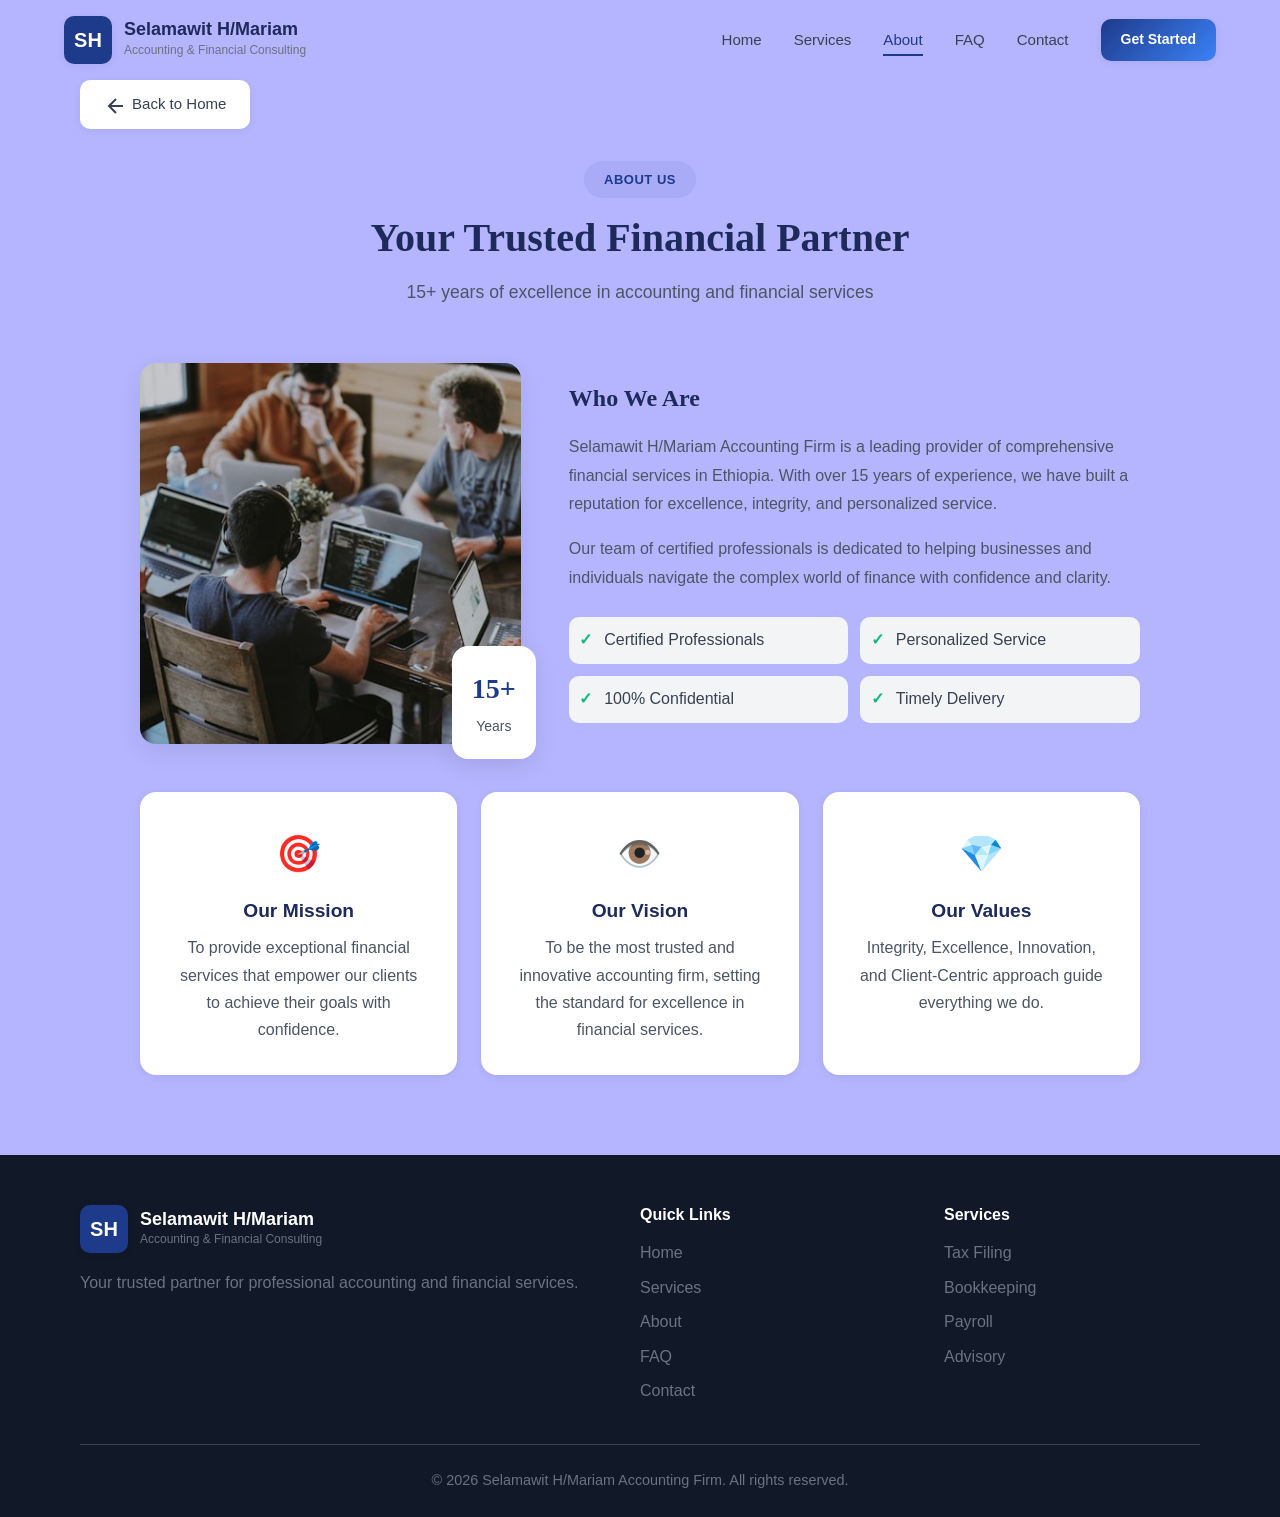
==== about.html @ 685879fc "Initial commit" ====
<!DOCTYPE html>
<html lang="en">
<head>
    <meta charset="UTF-8">
    <meta name="viewport" content="width=device-width, initial-scale=1.0">
    <title>About Us | Selamawit H/Mariam Accounting</title>
    <link rel="stylesheet" href="style.css">
</head>
<body>
    <!-- HEADER -->
    <header class="header" id="header">
        <div class="header-container">
            <a href="index.html" class="logo">
                <div class="logo-box">SH</div>
                <div class="logo-text">
                    <h1>Selamawit H/Mariam</h1>
                    <p>Accounting & Financial Consulting</p>
                </div>
            </a>

            <button class="menu-toggle" id="menuToggle" aria-label="Toggle Menu">
                <span class="hamburger"></span>
            </button>

            <nav class="navigation" id="navMenu">
                <ul>
                    <li><a href="index.html" class="nav-link">Home</a></li>
                    <li><a href="services.html" class="nav-link">Services</a></li>
                    <li><a href="about.html" class="nav-link active">About</a></li>
                    <li><a href="faq.html" class="nav-link">FAQ</a></li>
                    <li><a href="contact.html" class="nav-link">Contact</a></li>
                </ul>
                <a href="contact.html" class="btn btn-primary nav-cta">Get Started</a>
            </nav>
        </div>
    </header>

    <!-- MAIN: ABOUT -->
    <main>
        <section class="page-section">
            <div class="container">
                <a href="index.html" class="back-button">
                    <svg width="20" height="20" fill="none" stroke="currentColor" stroke-width="2">
                        <path d="M19 12H5M12 19l-7-7 7-7"/>
                    </svg>
                    Back to Home
                </a>

                <div class="section-header">
                    <span class="section-badge">About Us</span>
                    <h2 class="section-title">Your Trusted Financial Partner</h2>
                    <p class="section-subtitle">15+ years of excellence in accounting and financial services</p>
                </div>

                <div class="about-content">
                    <div class="about-main">
                        <div class="about-image">
                            <img class="about-img" src="./images/about.jpg" alt="Our team at Selamawit H/Mariam Accounting" onerror="this.style.border='5px solid red'; this.alt='Image failed to load'; console.error('About image failed to load');">
                            <div class="about-badge">
                                <span class="about-badge-number">15+</span>
                                <span class="about-badge-text">Years</span>
                            </div>
                        </div>
                        <div class="about-text">
                            <h3>Who We Are</h3>
                            <p>Selamawit H/Mariam Accounting Firm is a leading provider of comprehensive financial services in Ethiopia. With over 15 years of experience, we have built a reputation for excellence, integrity, and personalized service.</p>
                            <p>Our team of certified professionals is dedicated to helping businesses and individuals navigate the complex world of finance with confidence and clarity.</p>
                            
                            <div class="about-highlights">
                                <div class="highlight-item">
                                    <span class="highlight-icon">✓</span>
                                    <span>Certified Professionals</span>
                                </div>
                                <div class="highlight-item">
                                    <span class="highlight-icon">✓</span>
                                    <span>Personalized Service</span>
                                </div>
                                <div class="highlight-item">
                                    <span class="highlight-icon">✓</span>
                                    <span>100% Confidential</span>
                                </div>
                                <div class="highlight-item">
                                    <span class="highlight-icon">✓</span>
                                    <span>Timely Delivery</span>
                                </div>
                            </div>
                        </div>
                    </div>

                    <div class="values-grid">
                        <div class="value-card">
                            <div class="value-icon">🎯</div>
                            <h4>Our Mission</h4>
                            <p>To provide exceptional financial services that empower our clients to achieve their goals with confidence.</p>
                        </div>
                        <div class="value-card">
                            <div class="value-icon">👁️</div>
                            <h4>Our Vision</h4>
                            <p>To be the most trusted and innovative accounting firm, setting the standard for excellence in financial services.</p>
                        </div>
                        <div class="value-card">
                            <div class="value-icon">💎</div>
                            <h4>Our Values</h4>
                            <p>Integrity, Excellence, Innovation, and Client-Centric approach guide everything we do.</p>
                        </div>
                    </div>
                </div>
            </div>
        </section>
    </main>

    <!-- FOOTER -->
    <footer class="footer">
        <div class="container">
            <div class="footer-content">
                <div class="footer-brand">
                    <div class="logo">
                        <div class="logo-box">SH</div>
                        <div class="logo-text">
                            <h1>Selamawit H/Mariam</h1>
                            <p>Accounting & Financial Consulting</p>
                        </div>
                    </div>
                    <p class="footer-description">Your trusted partner for professional accounting and financial services.</p>
                </div>
                <div class="footer-links">
                    <h4>Quick Links</h4>
                    <ul>
                        <li><a href="index.html">Home</a></li>
                        <li><a href="services.html">Services</a></li>
                        <li><a href="about.html">About</a></li>
                        <li><a href="faq.html">FAQ</a></li>
                        <li><a href="contact.html">Contact</a></li>
                    </ul>
                </div>
                <div class="footer-links">
                    <h4>Services</h4>
                    <ul>
                        <li><a href="services.html">Tax Filing</a></li>
                        <li><a href="services.html">Bookkeeping</a></li>
                        <li><a href="services.html">Payroll</a></li>
                        <li><a href="services.html">Advisory</a></li>
                    </ul>
                </div>
            </div>
            <div class="footer-bottom">
                <p>&copy; <span id="currentYear">2025</span> Selamawit H/Mariam Accounting Firm. All rights reserved.</p>
            </div>
        </div>
    </footer>

    <button class="scroll-top" id="scrollTop" aria-label="Scroll to top">
        <svg width="24" height="24" fill="none" stroke="currentColor" stroke-width="2">
            <path d="M18 15l-6-6-6 6"/>
        </svg>
    </button>

    <script src="script.js"></script>
</body>
</html>
---- style.css ----
/* ============================================
   Selamawit H/Mariam - Accounting Firm
   UI Guidelines: Simplicity, Consistency, Contrast,
   Whitespace, Readability (Dribbble-inspired)
   ============================================ */

/* ========== 1. CSS VARIABLES & GLOBAL RESET ========== */
:root {
    /* One main color (blue) + shades - Simplicity */
    --primary: #1e3a8a;
    --primary-light: #3b82f6;
    --primary-dark: #1e2a5a;
    --primary-tint: rgba(30, 58, 138, 0.08);
    /* Lighter backgrounds - not strong colors */
    --background: #B5B5FF;
    --background-light: #e8eef7;
    --white: #ffffff;
    --black: #111827;
    --gray-100: #f3f4f6;
    --gray-200: #e5e7eb;
    --gray-500: #6b7280;
    --gray-600: #4b5563;
    --gray-700: #374151;
    --success: #10b981;
    --error: #ef4444;
    --shadow: 0 2px 8px rgba(0, 0, 0, 0.06);
    --shadow-lg: 0 8px 24px rgba(0, 0, 0, 0.08);
    --radius: 10px;
    --radius-lg: 16px;
    --transition: 0.2s ease;
    /* Consistency: shared spacing */
    --section-padding: 5rem 0;
    --section-gap: 3.5rem;
}

/* GLOBAL RESET */
* { margin: 0; padding: 0; box-sizing: border-box; }

/* HTML BASE STYLES */
html { scroll-behavior: smooth; }

/* BODY STYLES */
body {
    font-family: -apple-system, BlinkMacSystemFont, 'Segoe UI', Roboto, Oxygen, Ubuntu, Cantarell, 'Open Sans', 'Helvetica Neue', sans-serif;
    font-size: 1rem;
    background: var(--background);
    color: var(--gray-700);
    line-height: 1.65;
    overflow-x: hidden;
}

/* ========== 2. TYPOGRAPHY SYSTEM ========== */
/* HEADINGS */
h1, h2, h3, h4, h5, h6 {
    font-family: Georgia, 'Times New Roman', Times, serif;
    font-weight: 600;
    line-height: 1.2;
}

/* SECTION TITLES */
.section-title {
    font-size: clamp(1.75rem, 4vw, 2.5rem);
    color: var(--primary-dark);
    margin-bottom: 1rem;
}

/* GRADIENT TEXT EFFECT */
.gradient-text {
    background: linear-gradient(135deg, var(--primary), var(--primary-light));
    -webkit-background-clip: text;
    -webkit-text-fill-color: transparent;
    background-clip: text;
}

/* ========== 3. LAYOUT SYSTEM ========== */
/* MAIN CONTAINER */
.container {
    width: 90%;
    max-width: 1200px;
    margin: 0 auto;
    padding: 0 1rem;
}

/* PAGE SECTIONS */
.page-section {
    padding: var(--section-padding);
    min-height: 60vh;
}

/* ========== 4. BUTTON SYSTEM ========== */
/* BASE BUTTON STYLES */
.btn {
    display: inline-flex;
    align-items: center;
    justify-content: center;
    gap: 0.5rem;
    padding: 0.75rem 1.5rem;
    font-size: 1rem;
    font-weight: 600;
    font-family: inherit;
    border: none;
    border-radius: var(--radius);
    cursor: pointer;
    transition: var(--transition);
    text-decoration: none;
}

/* PRIMARY BUTTON */
.btn-primary {
    background: linear-gradient(135deg, var(--primary), var(--primary-light));
    color: var(--white);
    box-shadow: var(--shadow);
}

.btn-primary:hover {
    transform: translateY(-2px);
    box-shadow: var(--shadow-lg);
}

/* SECONDARY BUTTON */
.btn-secondary {
    background: rgba(255, 255, 255, 0.25);
    color: var(--primary-dark);
    border: 2px solid var(--primary);
}

.btn-secondary:hover {
    background: var(--white);
    transform: translateY(-2px);
}

/* OUTLINE BUTTON */
.btn-outline {
    background: transparent;
    color: var(--primary);
    border: 2px solid var(--primary);
}

.btn-outline:hover {
    background: var(--primary);
    color: var(--white);
    transform: translateY(-2px);
}

/* SUCCESS BUTTON */
.btn-success {
    background: var(--success);
    color: var(--white);
}

.btn-success:hover {
    transform: translateY(-2px);
    box-shadow: 0 8px 20px rgba(16, 185, 129, 0.3);
}

/* FULL WIDTH BUTTON */
.btn-full { width: 100%; }

/* ========== 5. HEADER & NAVIGATION ========== */
/* MAIN HEADER */
.header {
    position: fixed;
    top: 0; left: 0; right: 0;
    z-index: 1000;
    padding: 1rem 0;
    transition: var(--transition);
}

.header.scrolled {
    background: rgba(255, 255, 255, 0.95);
    backdrop-filter: blur(10px);
    box-shadow: var(--shadow);
    padding: 0.75rem 0;
}

.header-container {
    display: flex;
    justify-content: space-between;
    align-items: center;
    max-width: 1200px;
    margin: 0 auto;
    padding: 0 1.5rem;
}

/* Logo: works as <a> in header, <div> in footer */
.logo {
    display: flex;
    align-items: center;
    gap: 0.75rem;
}

a.logo {
    text-decoration: none;
    color: inherit;
}

.logo-box {
    width: 48px;
    height: 48px;
    background: var(--primary);
    color: var(--white);
    font-weight: 700;
    font-size: 1.25rem;
    border-radius: var(--radius);
    display: flex;
    align-items: center;
    justify-content: center;
    box-shadow: var(--shadow);
    transition: var(--transition);
}

/* Logo hover effect */
.logo:hover .logo-box { transform: scale(1.05); }

/* Logo text styling */
.logo-text h1 {
    font-size: 1.125rem;
    font-family: -apple-system, BlinkMacSystemFont, 'Segoe UI', Roboto, sans-serif;
    font-weight: 600;
    color: var(--primary-dark);
}

.logo-text p { font-size: 0.75rem; color: var(--gray-500); }

/* ========== 5.2 NAVIGATION STYLES ========== */
/* Main navigation container */
.navigation {
    display: flex;
    align-items: center;
    gap: 2rem;
}

/* Navigation list */
.navigation ul { display: flex; gap: 2rem; list-style: none; }

/* Navigation links */
.nav-link {
    font-size: 0.94rem;
    font-weight: 500;
    color: var(--gray-700);
    text-decoration: none;
    padding: 0.5rem 0;
    transition: var(--transition);
    position: relative;
}

/* Navigation underline effect */
.nav-link::after {
    content: '';
    position: absolute;
    bottom: 0; left: 0;
    width: 0;
    height: 2px;
    background: var(--primary);
    transition: var(--transition);
}

/* Navigation hover and active states */
.nav-link:hover, .nav-link.active { color: var(--primary); }
.nav-link:hover::after, .nav-link.active::after { width: 100%; }

/* Navigation CTA button */
.nav-cta { padding: 0.6rem 1.25rem; font-size: 0.875rem; }

/* ========== 5.3 MOBILE MENU ========== */
/* Mobile menu toggle button */
.menu-toggle {
    display: none;
    flex-direction: column;
    justify-content: center;
    align-items: center;
    width: 44px; height: 44px;
    background: var(--white);
    border: none;
    border-radius: var(--radius);
    cursor: pointer;
    box-shadow: var(--shadow);
}

/* Hamburger menu lines */
.hamburger {
    width: 20px; height: 2px;
    background: var(--primary);
    position: relative;
    transition: var(--transition);
}

/* Hamburger menu pseudo-elements */
.hamburger::before, .hamburger::after {
    content: '';
    position: absolute;
    width: 20px; height: 2px;
    background: var(--primary);
    left: 0;
    transition: var(--transition);
}

.hamburger::before { top: -6px; }
.hamburger::after { top: 6px; }

/* Active menu state (X animation) */
.menu-toggle.active .hamburger { background: transparent; }
.menu-toggle.active .hamburger::before { transform: rotate(45deg); top: 0; }
.menu-toggle.active .hamburger::after { transform: rotate(-45deg); top: 0; }

/* ========== 6. HERO SECTION ========== */
/* Main hero container */
.hero-section {
    min-height: 100vh;
    display: flex;
    align-items: center;
    padding: 6rem 0 5rem;
    position: relative;
    overflow: hidden;
}

/* Hero grid layout */
.hero-section .container {
    display: grid;
    grid-template-columns: 1fr 1fr;
    gap: 3rem;
    align-items: center;
}

/* Hero badge */
.hero-badge {
    display: inline-flex;
    align-items: center;
    gap: 0.5rem;
    padding: 0.5rem 1rem;
    background: rgba(255, 255, 255, 0.9);
    border-radius: 50px;
    font-size: 0.875rem;
    font-weight: 500;
    color: var(--primary);
    margin-bottom: 1.5rem;
    box-shadow: var(--shadow);
}

/* Badge dot indicator */
.badge-dot {
    width: 8px; height: 8px;
    background: var(--success);
    border-radius: 50%;
}

/* Hero main title */
.hero-title {
    font-size: clamp(2rem, 5vw, 3.5rem);
    color: var(--primary-dark);
    margin-bottom: 1.5rem;
    line-height: 1.15;
}

/* Hero description text */
.hero-text {
    font-size: 1.1rem;
    color: var(--gray-600);
    max-width: 500px;
    margin-bottom: 2rem;
    line-height: 1.7;
}

/* Hero button container */
.hero-buttons { display: flex; gap: 1rem; flex-wrap: wrap; }

/* Hero highlights section */
.hero-highlights {
    display: flex;
    flex-wrap: wrap;
    gap: 1.5rem;
    margin-top: 1.5rem;
}

/* Individual highlight items */
.hero-highlight {
    font-size: 0.9375rem;
    font-weight: 500;
    color: var(--gray-600);
}

/* ========== 6.1 HERO VISUAL SECTION ========== */
/* Hero image container - Dribbble-style: one clear visual */
.hero-visual {
    position: relative;
    display: flex;
    align-items: center;
    justify-content: center;
}

/* Hero image styling */
.hero-img {
    width: 100%;
    max-width: 560px;
    height: auto;
    border-radius: var(--radius-lg);
    box-shadow: var(--shadow-lg);
    object-fit: cover;
}

/* Hero wave decoration */
.hero-wave {
    position: absolute;
    bottom: 0; left: 0; right: 0;
}

.hero-wave svg { width: 100%; height: 80px; }

/* ========== 7. SHARED SECTION COMPONENTS ========== */
/* Section header - Whitespace: breathing room between header and content */
.section-header { text-align: center; margin-bottom: var(--section-gap); }

/* Section badge */
.section-badge {
    display: inline-block;
    padding: 0.5rem 1.25rem;
    background: var(--primary-tint);
    color: var(--primary);
    font-size: 0.8125rem;
    font-weight: 600;
    border-radius: 50px;
    margin-bottom: 1rem;
    text-transform: uppercase;
    letter-spacing: 0.5px;
}

/* Section subtitle */
.section-subtitle {
    font-size: 1.1rem;
    color: var(--gray-600);
    max-width: 600px;
    margin: 0 auto;
}

/* Section call-to-action */
.section-cta { text-align: center; }

/* ========== 8. BACK BUTTON COMPONENT ========== */
/* Back to home button */
.back-button {
    display: inline-flex;
    align-items: center;
    gap: 0.5rem;
    padding: 0.75rem 1.5rem;
    background: var(--white);
    border: none;
    border-radius: var(--radius);
    font-size: 0.94rem;
    font-weight: 500;
    color: var(--gray-700);
    cursor: pointer;
    box-shadow: var(--shadow);
    transition: var(--transition);
    margin-bottom: 2rem;
    text-decoration: none;
}

/* Back button as link */
a.back-button { font-family: inherit; }

/* Back button hover effect */
.back-button:hover {
    background: var(--primary);
    color: var(--white);
    transform: translateX(-4px);
}

/* ========== 9. STATISTICS SECTION ========== */
/* Stats section container */
.stats-section {
    padding: var(--section-padding);
    background: var(--white);
}

/* Stats grid layout */
.stats-grid {
    display: grid;
    grid-template-columns: repeat(4, 1fr);
    gap: 1.5rem;
}

/* Individual stat item */
.stat-item {
    text-align: center;
    padding: 2rem 1.5rem;
    background: var(--white);
    border-radius: var(--radius-lg);
    box-shadow: var(--shadow);
    transition: var(--transition);
}

/* Stat item hover effect */
.stat-item:hover { transform: translateY(-5px); box-shadow: var(--shadow-lg); }

/* Stat icon styling */
.stat-icon { font-size: 2.25rem; margin-bottom: 1rem; }

/* Stat number with serif font */
.stat-number { font-size: 2.5rem; font-weight: 700; color: var(--primary); font-family: Georgia, 'Times New Roman', Times, serif; }
.stat-suffix { font-size: 1.75rem; font-weight: 700; color: var(--primary); }
.stat-label { font-size: 1rem; color: var(--gray-600); margin-top: 0.5rem; }

/* ========== 10. SERVICES SECTION ========== */
/* ========== 10.1 SERVICES PREVIEW (HOME PAGE) ========== */
/* Services preview section */
.services-preview { padding: var(--section-padding); }

/* Services preview grid layout */
.services-preview-grid {
    display: grid;
    grid-template-columns: repeat(3, 1fr);
    gap: 2rem;
    margin-bottom: 2.5rem;
}

/* Service cards (shared styling) */
.service-preview-card,
.service-card {
    background: var(--white);
    padding: 2rem;
    border-radius: var(--radius-lg);
    box-shadow: var(--shadow);
    transition: var(--transition);
}

/* Service card hover effects */
.service-preview-card:hover,
.service-card:hover {
    transform: translateY(-8px);
    box-shadow: var(--shadow-lg);
}

/* Service icon wrapper */
.service-icon-wrapper {
    width: 64px; height: 64px;
    background: var(--primary-tint);
    border-radius: 50%;
    display: flex;
    align-items: center;
    justify-content: center;
    margin: 0 auto 1.25rem;
}

/* Service icon styling */
.service-icon { font-size: 1.75rem; }

/* Service card titles */
.service-preview-card h3,
.service-card h3 {
    font-size: 1.2rem;
    color: var(--primary-dark);
    margin-bottom: 0.75rem;
    font-family: -apple-system, BlinkMacSystemFont, 'Segoe UI', Roboto, sans-serif;
    font-weight: 600;
}

/* Service card descriptions */
.service-preview-card p,
.service-card > p {
    color: var(--gray-600);
    line-height: 1.7;
}

.service-preview-card p { margin-bottom: 0; }
.service-card > p { margin-bottom: 1.25rem; }

/* ========== 10.2 SERVICES PAGE (FULL) ========== */
/* Services page hero image */
.services-hero-img {
    width: 100%;
    max-width: 900px;
    height: 260px;
    object-fit: cover;
    border-radius: var(--radius-lg);
    margin: 0 auto 2.5rem;
    display: block;
    box-shadow: var(--shadow);
}

/* ========== 10.3 SEARCH & FILTER BAR ========== */
/* Search and filter container */
.search-filter-bar {
    display: flex;
    flex-wrap: wrap;
    gap: 1rem;
    margin-bottom: 2.5rem;
    padding: 1.25rem;
    background: var(--white);
    border-radius: var(--radius-lg);
    box-shadow: var(--shadow);
}

/* Search box container */
.search-box {
    flex: 1;
    min-width: 220px;
    display: flex;
    align-items: center;
    gap: 0.75rem;
    padding: 0.75rem 1rem;
    background: var(--gray-100);
    border-radius: var(--radius);
}

/* Search icon styling */
.search-box svg { color: var(--gray-500); }

/* Search input field */
.search-box input {
    flex: 1;
    border: none;
    background: none;
    font-size: 1rem;
    outline: none;
}

/* Search input placeholder */
.search-box input::placeholder { color: var(--gray-500); }

/* Filter buttons container */
.filter-buttons { display: flex; gap: 0.5rem; flex-wrap: wrap; }

/* Individual filter button */
.filter-btn {
    padding: 0.6rem 1.2rem;
    background: var(--gray-100);
    border: none;
    border-radius: var(--radius);
    font-size: 0.875rem;
    font-weight: 500;
    color: var(--gray-600);
    cursor: pointer;
    transition: var(--transition);
}

/* Filter button states */
.filter-btn:hover { background: var(--gray-200); }
.filter-btn.active { background: var(--primary); color: var(--white); }

/* ========== 10.4 SERVICES GRID ========== */
/* Services grid layout */
.services-grid {
    display: grid;
    grid-template-columns: repeat(3, 1fr);
    gap: 1.5rem;
}

/* Service card icon */
.service-card-icon { font-size: 2.25rem; margin-bottom: 1rem; }

/* Service features list */
.service-features { list-style: none; margin-bottom: 1.25rem; }

/* Individual service feature */
.service-features li { padding: 0.35rem 0; color: var(--gray-700); font-size: 0.94rem; }

/* Service card button */
.service-card .btn { width: 100%; }

/* ========== 11. COST ESTIMATOR SECTION ========== */
/* Cost estimator section */
.cost-estimator-section {
    background: linear-gradient(135deg, var(--primary-tint), var(--background-light));
    padding: var(--section-padding);
    border-radius: var(--radius-lg);
    margin: 3rem 0;
}

/* Estimator container */
.estimator-container {
    background: var(--white);
    padding: 3rem;
    border-radius: 20px;
    box-shadow: 0 20px 40px rgba(0, 0, 0, 0.1);
}

/* ========== 12. CHECKLIST DOWNLOADER SECTION ========== */
/* Checklist section */
.checklist-section {
    background: var(--white);
    padding: var(--section-padding);
    border-radius: var(--radius-lg);
    margin: 3rem 0;
}

/* Checklist container */
.checklist-container {
    max-width: 600px;
    margin: 0 auto;
}

/* ========== 13. FAQ SECTION ========== */
/* FAQ container */
.faq-container { max-width: 800px; margin: 0 auto; }

/* FAQ item container */
.faq-item {
    background: var(--white);
    border-radius: var(--radius-lg);
    margin-bottom: 0.75rem;
    overflow: hidden;
    box-shadow: var(--shadow);
    transition: var(--transition);
}

/* FAQ question button */
.faq-question {
    width: 100%;
    display: flex;
    justify-content: space-between;
    align-items: center;
    padding: 1.5rem;
    background: none;
    border: none;
    font-size: 1.1rem;
    font-weight: 600;
    color: var(--primary-dark);
    text-align: left;
    cursor: pointer;
    transition: var(--transition);
    font-family: inherit;
}

/* FAQ icon styling */
.faq-icon {
    transition: transform 0.3s ease;
    color: var(--primary);
}

/* FAQ icon rotation when active */
.faq-item.active .faq-icon { transform: rotate(180deg); }

/* FAQ answer container */
.faq-answer {
    max-height: 0;
    overflow: hidden;
    transition: max-height 0.35s ease-out;
}

/* FAQ answer content */
.faq-answer p {
    padding: 0 1.5rem 1.5rem;
    color: var(--gray-600);
    line-height: 1.7;
}

/* FAQ item active state */
.faq-item.active { box-shadow: var(--shadow-lg); }

/* ========== 13.1 FAQ CALL TO ACTION ========== */
/* FAQ CTA section */
.faq-cta {
    text-align: center;
    margin-top: 3rem;
    padding: 2rem;
    background: var(--primary-tint);
    border-radius: var(--radius-lg);
}

/* FAQ CTA text */
.faq-cta p {
    font-size: 1.1rem;
    color: var(--primary-dark);
    margin-bottom: 1rem;
}

/* ========== 14. ABOUT SECTION ========== */
/* About content container */
.about-content { max-width: 1000px; margin: 0 auto; }

/* About main layout */
.about-main {
    display: grid;
    grid-template-columns: 1fr 1.5fr;
    gap: 3rem;
    margin-bottom: 3rem;
    align-items: center;
}

/* About image container */
.about-image { position: relative; }

/* About image styling */
.about-img {
    width: 100%;
    aspect-ratio: 1;
    object-fit: cover;
    border-radius: var(--radius-lg);
    box-shadow: var(--shadow-lg);
    display: block !important;
    visibility: visible !important;
}

.about-badge {
    position: absolute;
    bottom: -15px; right: -15px;
    background: var(--white);
    padding: 1.25rem;
    border-radius: var(--radius-lg);
    box-shadow: var(--shadow-lg);
    text-align: center;
}

.about-badge-number { display: block; font-size: 1.75rem; font-weight: 700; color: var(--primary); font-family: Georgia, 'Times New Roman', Times, serif; }
.about-badge-text { font-size: 0.875rem; color: var(--gray-600); }

.about-text h3 { font-size: 1.5rem; color: var(--primary-dark); margin-bottom: 1.25rem; }

.about-text p { color: var(--gray-600); line-height: 1.8; margin-bottom: 1rem; }

.about-highlights {
    display: grid;
    grid-template-columns: 1fr 1fr;
    gap: 0.75rem;
    margin-top: 1.5rem;
}

.highlight-item {
    display: flex;
    align-items: center;
    gap: 0.75rem;
    padding: 0.65rem;
    background: var(--gray-100);
    border-radius: var(--radius);
}

.highlight-icon { color: var(--success); font-weight: 700; }

.values-grid {
    display: grid;
    grid-template-columns: repeat(3, 1fr);
    gap: 1.5rem;
}

.value-card {
    background: var(--white);
    padding: 2rem;
    border-radius: var(--radius-lg);
    box-shadow: var(--shadow);
    text-align: center;
    transition: var(--transition);
}

.value-card:hover { transform: translateY(-5px); box-shadow: var(--shadow-lg); }

.value-icon { font-size: 2.25rem; margin-bottom: 1rem; }

.value-card h4 { font-size: 1.2rem; color: var(--primary-dark); margin-bottom: 0.75rem; font-family: -apple-system, BlinkMacSystemFont, 'Segoe UI', Roboto, sans-serif; }
.value-card p { color: var(--gray-600); line-height: 1.7; }

/* ----- 13. FAQ ----- */
.faq-container { max-width: 800px; margin: 0 auto; }

.faq-item {
    background: var(--white);
    border-radius: var(--radius-lg);
    margin-bottom: 0.75rem;
    overflow: hidden;
    box-shadow: var(--shadow);
    transition: var(--transition);
}

.faq-question {
    width: 100%;
    display: flex;
    justify-content: space-between;
    align-items: center;
    padding: 1.25rem 1.5rem;
    background: none;
    border: none;
    font-size: 1rem;
    font-weight: 600;
    color: var(--primary-dark);
    text-align: left;
    cursor: pointer;
    transition: var(--transition);
    font-family: inherit;
}

.faq-question:hover { color: var(--primary); }

.faq-icon { transition: var(--transition); flex-shrink: 0; }

.faq-item.active .faq-icon { transform: rotate(180deg); }

.faq-answer {
    max-height: 0;
    overflow: hidden;
    transition: max-height 0.35s ease-out;
}

.faq-item.active .faq-answer { max-height: 400px; }

.faq-answer p { padding: 0 1.5rem 1.25rem; color: var(--gray-600); line-height: 1.8; }

.faq-cta {
    text-align: center;
    margin-top: 2.5rem;
    padding: 2rem;
    background: var(--white);
    border-radius: var(--radius-lg);
    box-shadow: var(--shadow);
}

.faq-cta p { font-size: 1.15rem; color: var(--gray-700); margin-bottom: 1rem; }

/* ----- 14. Contact ----- */
.contact-grid {
    display: grid;
    grid-template-columns: 1.5fr 1fr;
    gap: 2.5rem;
}

.contact-form {
    background: var(--white);
    padding: 2rem;
    border-radius: var(--radius-lg);
    box-shadow: var(--shadow);
}

.form-row { display: grid; grid-template-columns: 1fr 1fr; gap: 1.25rem; }

.form-group { margin-bottom: 1.25rem; }

.form-group label {
    display: block;
    margin-bottom: 0.5rem;
    font-weight: 500;
    color: var(--gray-700);
}

.form-group input,
.form-group select,
.form-group textarea {
    width: 100%;
    padding: 0.75rem 1rem;
    border: 2px solid var(--gray-200);
    border-radius: var(--radius);
    font-size: 1rem;
    font-family: inherit;
    transition: var(--transition);
    background: var(--white);
}

.form-group input:focus,
.form-group select:focus,
.form-group textarea:focus {
    outline: none;
    border-color: var(--primary);
    box-shadow: 0 0 0 3px rgba(30, 58, 138, 0.1);
}

.form-group input.error,
.form-group textarea.error { border-color: var(--error); }

.error-message { display: block; margin-top: 0.4rem; font-size: 0.8rem; color: var(--error); }

.form-message {
    margin-top: 1rem;
    padding: 0.75rem;
    border-radius: var(--radius);
    text-align: center;
    display: none;
}

.form-message.success { display: block; background: rgba(16, 185, 129, 0.1); color: var(--success); }
.form-message.error { display: block; background: rgba(239, 68, 68, 0.1); color: var(--error); }

.contact-info { position: sticky; top: 100px; }

.contact-office-img {
    width: 100%;
    height: 300px;
    object-fit: cover;
    border-radius: var(--radius-lg);
    margin-bottom: 2rem;
    box-shadow: var(--shadow-lg);
    display: block !important;
    visibility: visible !important;
}

.contact-card {
    background: var(--white);
    padding: 2rem;
    border-radius: var(--radius-lg);
    box-shadow: var(--shadow);
}

.contact-card h3 { font-size: 1.35rem; color: var(--primary-dark); margin-bottom: 0.5rem; }
.contact-card > p { color: var(--gray-600); margin-bottom: 1.5rem; }

.contact-details { display: flex; flex-direction: column; gap: 1.25rem; }

.contact-item { display: flex; gap: 1rem; }

.contact-icon {
    width: 44px; height: 44px;
    background: var(--primary-tint);
    border-radius: var(--radius);
    display: flex;
    align-items: center;
    justify-content: center;
    font-size: 1.1rem;
    flex-shrink: 0;
}

.contact-item strong { display: block; color: var(--primary-dark); margin-bottom: 0.2rem; }
.contact-item p { color: var(--gray-600); font-size: 0.9rem; line-height: 1.6; }

.social-links {
    display: flex;
    gap: 0.5rem;
    margin-top: 1.5rem;
    padding-top: 1.5rem;
    border-top: 1px solid var(--gray-200);
}

.social-link {
    width: 42px; height: 42px;
    background: var(--gray-100);
    border-radius: var(--radius);
    display: flex;
    align-items: center;
    justify-content: center;
    color: var(--gray-600);
    transition: var(--transition);
}

.social-link:hover { background: var(--primary); color: var(--white); transform: translateY(-2px); }

/* ----- 15. Footer ----- */
.footer {
    background: var(--black);
    color: var(--white);
    padding: 50px 0 24px;
}

.footer-content {
    display: grid;
    grid-template-columns: 2fr 1fr 1fr;
    gap: 3rem;
    margin-bottom: 2rem;
}

.footer-brand .logo-box { background: var(--primary); }
.footer-brand .logo-text h1 { color: var(--white); }
.footer-brand .logo-text p { color: var(--gray-500); }

.footer-description { margin-top: 1rem; color: var(--gray-500); line-height: 1.7; }

.footer-links h4 { font-size: 1rem; font-family: -apple-system, BlinkMacSystemFont, 'Segoe UI', Roboto, sans-serif; font-weight: 600; margin-bottom: 1rem; }

.footer-links ul { list-style: none; }

.footer-links li { margin-bottom: 0.5rem; }

.footer-links a { color: var(--gray-500); text-decoration: none; transition: var(--transition); }

.footer-links a:hover { color: var(--white); }

.footer-bottom {
    padding-top: 1.5rem;
    border-top: 1px solid var(--gray-700);
    text-align: center;
    color: var(--gray-500);
    font-size: 0.9rem;
}

/* ----- 16. Modal ----- */
.modal {
    position: fixed;
    top: 0; left: 0; right: 0; bottom: 0;
    background: rgba(0, 0, 0, 0.5);
    display: flex;
    align-items: center;
    justify-content: center;
    z-index: 2000;
    opacity: 0;
    visibility: hidden;
    transition: var(--transition);
}

.modal.active { opacity: 1; visibility: visible; }

.modal-content {
    background: var(--white);
    padding: 2.5rem;
    border-radius: var(--radius-lg);
    text-align: center;
    max-width: 380px;
    transform: scale(0.95);
    transition: var(--transition);
}

.modal.active .modal-content { transform: scale(1); }

.modal-icon {
    width: 70px; height: 70px;
    background: var(--success);
    color: var(--white);
    font-size: 2rem;
    border-radius: 50%;
    display: flex;
    align-items: center;
    justify-content: center;
    margin: 0 auto 1.25rem;
}

.modal-content h3 { font-size: 1.35rem; color: var(--primary-dark); margin-bottom: 0.5rem; }
.modal-content p { color: var(--gray-600); margin-bottom: 1.25rem; }

/* ----- 17. Scroll to top ----- */
.scroll-top {
    position: fixed;
    bottom: 24px; right: 24px;
    width: 52px; height: 52px;
    background: linear-gradient(135deg, var(--primary), var(--accent-light));
    color: var(--white);
    border: none;
    border-radius: 50%;
    cursor: pointer;
    box-shadow: var(--shadow-lg);
    opacity: 0;
    visibility: hidden;
    transform: translateY(15px);
    transition: var(--transition);
    z-index: 1000;
    overflow: hidden;
}

.scroll-top::before {
    content: '';
    position: absolute;
    top: 0;
    left: -100%;
    width: 100%;
    height: 100%;
    background: linear-gradient(90deg, transparent, rgba(255, 255, 255, 0.3), transparent);
    transition: left 0.5s;
}

.scroll-top:hover::before {
    left: 100%;
}

.scroll-top.visible { opacity: 1; visibility: visible; transform: translateY(0); }

.scroll-top:hover { 
    transform: translateY(-4px) scale(1.1); 
    box-shadow: var(--shadow-xl);
}

/* ----- 18. Cost Estimator Section ----- */
.cost-estimator-section {
    padding: var(--section-padding);
    background: linear-gradient(135deg, #f8fafc 0%, #e2e8f0 100%);
    position: relative;
}

.cost-estimator-section::before {
    content: '';
    position: absolute;
    top: 0;
    left: 0;
    right: 0;
    height: 4px;
    background: linear-gradient(90deg, var(--primary), var(--primary-light), var(--primary));
}

.estimator-container {
    max-width: 700px;
    margin: 0 auto;
    background: var(--white);
    padding: 3rem;
    border-radius: 20px;
    box-shadow: 0 20px 40px rgba(0, 0, 0, 0.1);
    border: 1px solid rgba(255, 255, 255, 0.2);
    backdrop-filter: blur(10px);
}

.estimator-form {
    display: grid;
    gap: 2rem;
}

.estimator-form .form-group {
    margin-bottom: 0;
}

.estimator-form label {
    display: block;
    font-weight: 700;
    color: var(--primary-dark);
    margin-bottom: 0.75rem;
    font-size: 1.1rem;
    letter-spacing: -0.5px;
}

.estimator-form .form-control {
    width: 100%;
    padding: 1rem 1.25rem;
    border: 2px solid #e2e8f0;
    border-radius: 12px;
    font-size: 1rem;
    transition: all 0.3s ease;
    background: #f8fafc;
    font-family: inherit;
}

.estimator-form .form-control:focus {
    outline: none;
    border-color: var(--primary);
    box-shadow: 0 0 0 4px rgba(59, 130, 246, 0.1);
    background: var(--white);
    transform: translateY(-2px);
}

.checkbox-group {
    display: grid;
    gap: 1rem;
}

.checkbox-item {
    display: flex;
    align-items: center;
    cursor: pointer;
    font-size: 1rem;
    color: var(--gray-700);
    transition: all 0.3s ease;
    padding: 1rem;
    background: #f8fafc;
    border-radius: 10px;
    border: 2px solid transparent;
}

.checkbox-item:hover {
    background: var(--white);
    border-color: var(--primary-light);
    transform: translateX(4px);
}

.checkbox-item input[type="checkbox"] {
    display: none;
}

.checkbox-item .checkmark {
    width: 24px;
    height: 24px;
    border: 3px solid #cbd5e1;
    border-radius: 6px;
    margin-right: 1rem;
    position: relative;
    transition: all 0.3s ease;
    flex-shrink: 0;
}

.checkbox-item input[type="checkbox"]:checked + .checkmark {
    background: linear-gradient(135deg, var(--primary), var(--primary-light)) !important;
    border-color: var(--primary) !important;
    border-width: 3px !important;
    transform: scale(1.05);
    box-shadow: 0 4px 15px rgba(59, 130, 246, 0.3);
}

.checkbox-item input[type="checkbox"]:checked + .checkmark::after {
    content: '✓';
    position: absolute;
    top: 50%;
    left: 50%;
    transform: translate(-50%, -50%);
    color: var(--white);
    font-size: 14px;
    font-weight: bold;
}

#calculateBtn {
    background: linear-gradient(135deg, var(--primary), var(--primary-light));
    color: var(--white);
    border: none;
    padding: 1.25rem 2rem;
    font-size: 1.1rem;
    font-weight: 700;
    border-radius: 12px;
    cursor: pointer;
    transition: all 0.3s ease;
    box-shadow: 0 8px 20px rgba(59, 130, 246, 0.3);
    letter-spacing: 0.5px;
}

#calculateBtn:hover {
    transform: translateY(-3px);
    box-shadow: 0 12px 30px rgba(59, 130, 246, 0.4);
}

.estimate-result {
    display: none;
    margin-top: 2rem;
    padding: 2rem;
    background: linear-gradient(135deg, var(--primary), var(--primary-light));
    color: var(--white);
    border-radius: 16px;
    text-align: center;
    box-shadow: 0 15px 35px rgba(59, 130, 246, 0.3);
    border: 2px solid rgba(255, 255, 255, 0.1);
}

.result-label {
    font-size: 1rem;
    opacity: 0.9;
    margin-bottom: 0.75rem;
    font-weight: 500;
    text-transform: uppercase;
    letter-spacing: 1px;
}

.result-amount {
    font-size: 2.5rem;
    font-weight: 800;
    text-shadow: 0 2px 4px rgba(0, 0, 0, 0.1);
}

/* ----- 19. Checklist Section ----- */
.checklist-section {
    padding: var(--section-padding);
    background: linear-gradient(135deg, #fefefe 0%, #f1f5f9 100%);
    position: relative;
}

.checklist-section::before {
    content: '';
    position: absolute;
    top: 0;
    left: 0;
    right: 0;
    height: 4px;
    background: linear-gradient(90deg, #10b981, #34d399, #10b981);
}

.checklist-container {
    max-width: 800px;
    margin: 0 auto;
    background: var(--white);
    padding: 3rem;
    border-radius: 20px;
    box-shadow: 0 20px 40px rgba(0, 0, 0, 0.08);
    border: 1px solid rgba(255, 255, 255, 0.3);
    backdrop-filter: blur(10px);
}

.checklist-form {
    display: grid;
    gap: 2rem;
}

.checklist-form .form-group {
    margin-bottom: 0;
}

.checklist-form label {
    display: block;
    font-weight: 700;
    color: var(--primary-dark);
    margin-bottom: 0.75rem;
    font-size: 1.1rem;
    letter-spacing: -0.5px;
}

.checklist-form .form-control {
    width: 100%;
    padding: 1rem 1.25rem;
    border: 2px solid #e2e8f0;
    border-radius: 12px;
    font-size: 1rem;
    transition: all 0.3s ease;
    background: #f8fafc;
    font-family: inherit;
}

.checklist-form .form-control:focus {
    outline: none;
    border-color: var(--primary);
    box-shadow: 0 0 0 4px rgba(59, 130, 246, 0.1);
    background: var(--white);
    transform: translateY(-2px);
}

.checklist-placeholder {
    text-align: center;
    padding: 3rem 2rem;
    background: linear-gradient(135deg, #f8fafc 0%, #f1f5f9 100%);
    border-radius: 12px;
    border: 2px dashed #cbd5e1;
}

.checklist-placeholder p {
    color: var(--gray-600);
    font-size: 1.1rem;
    margin: 0;
}

.checklist-items {
    display: grid;
    gap: 1rem;
}

.checklist-item {
    display: flex;
    align-items: center;
    padding: 1.25rem;
    background: linear-gradient(135deg, #f8fafc 0%, #f1f5f9 100%);
    border-radius: 12px;
    cursor: pointer;
    transition: all 0.3s ease;
    border: 2px solid transparent;
    position: relative;
}

.checklist-item:hover {
    background: var(--white);
    border-color: var(--success);
    transform: translateX(8px);
    box-shadow: 0 8px 25px rgba(16, 185, 129, 0.15);
}

.checklist-item input[type="checkbox"] {
    display: none;
}

.checklist-item .checkmark {
    width: 26px;
    height: 26px;
    border: 3px solid #cbd5e1;
    border-radius: 8px;
    margin-right: 1.25rem;
    position: relative;
    transition: all 0.3s ease;
    flex-shrink: 0;
    background: var(--white);
}

/* Force checkbox fill - override any conflicting styles */
.checklist-section .checklist-item input[type="checkbox"]:checked + .checkmark,
.checklist-items .checklist-item input[type="checkbox"]:checked + .checkmark {
    background: linear-gradient(135deg, #10b981, #34d399) !important;
    border-color: #10b981 !important;
    border-width: 3px !important;
    transform: scale(1.05) !important;
    box-shadow: 0 4px 15px rgba(16, 185, 129, 0.3) !important;
}

.checklist-item input[type="checkbox"]:checked + .checkmark::after {
    content: '✓' !important;
    position: absolute !important;
    top: 50% !important;
    left: 50% !important;
    transform: translate(-50%, -50%) !important;
    color: var(--white) !important;
    font-size: 16px !important;
    font-weight: bold !important;
    z-index: 1 !important;
    display: block !important;
}

.checklist-item input[type="checkbox"]:checked ~ span {
    text-decoration: line-through;
    color: var(--gray-500);
    font-weight: 500;
}

.checklist-item span {
    font-size: 1.05rem;
    color: var(--gray-700);
    font-weight: 500;
    transition: all 0.3s ease;
}

#downloadChecklistBtn {
    background: linear-gradient(135deg, var(--success), #34d399);
    color: var(--white);
    border: none;
    padding: 1.25rem 2rem;
    font-size: 1.1rem;
    font-weight: 700;
    border-radius: 12px;
    cursor: pointer;
    transition: all 0.3s ease;
    box-shadow: 0 8px 20px rgba(16, 185, 129, 0.3);
    letter-spacing: 0.5px;
    margin-top: 1rem;
}

#downloadChecklistBtn:hover {
    transform: translateY(-3px);
    box-shadow: 0 12px 30px rgba(16, 185, 129, 0.4);
    background: linear-gradient(135deg, #059669, var(--success));
}

/* ============================================
   RESPONSIVE
   ============================================ */

/* Tablet */
@media (max-width: 1024px) {
    .hero-section .container {
        grid-template-columns: 1fr;
        text-align: center;
    }
    
    .hero-content { order: 1; }
    .hero-visual { order: 0; }
    .hero-text { margin: 0 auto 2rem; }
    .hero-buttons, .hero-highlights { justify-content: center; }
    
    .stats-grid { grid-template-columns: repeat(2, 1fr); }
    .services-preview-grid { grid-template-columns: repeat(2, 1fr); }
    .services-grid { grid-template-columns: repeat(2, 1fr); }
    
    .about-main { grid-template-columns: 1fr; text-align: center; }
    .about-image { max-width: 280px; margin: 0 auto; }
    .about-badge { right: 0; }
    
    .values-grid { grid-template-columns: 1fr; }
    .contact-grid { grid-template-columns: 1fr; }
    .contact-info { position: static; }
    
    .footer-content {
        grid-template-columns: 1fr;
        gap: 1.5rem;
        text-align: center;
    }
    .footer-brand .logo { justify-content: center; }
}

/* Mobile */
@media (max-width: 768px) {
    .menu-toggle { display: flex; }
    
    .navigation {
        position: fixed;
        top: 72px; left: 0; right: 0;
        background: var(--white);
        padding: 1.5rem;
        flex-direction: column;
        gap: 1rem;
        box-shadow: var(--shadow-lg);
        transform: translateY(-120%);
        opacity: 0;
        transition: var(--transition);
    }
    
    .navigation.active { transform: translateY(0); opacity: 1; }
    
    .navigation ul { flex-direction: column; text-align: center; gap: 0.75rem; }
    .nav-cta { width: 100%; }
    
    .hero-img { max-width: 100%; }
    
    .stats-grid { grid-template-columns: repeat(2, 1fr); gap: 1rem; }
    .stat-item { padding: 1.25rem 1rem; }
    .stat-number { font-size: 2rem; }
    
    .services-preview-grid,
    .services-grid { grid-template-columns: 1fr; }
    
    .search-filter-bar { flex-direction: column; }
    .form-row { grid-template-columns: 1fr; }
    .about-highlights { grid-template-columns: 1fr; }
    .about-badge { right: 1rem; }
    
    .faq-question { padding: 1rem 1.25rem; font-size: 0.95rem; }
    .faq-answer p { padding: 0 1.25rem 1rem; }
    
    .contact-form, .contact-card { padding: 1.5rem; }
    .contact-office-img { 
    height: 250px !important; 
    width: 100%;
    object-fit: cover;
    border-radius: var(--radius-lg);
    margin-bottom: 2rem;
    box-shadow: var(--shadow);
}
    .services-hero-img { height: 200px; margin-bottom: 1.5rem; }
    
    .scroll-top { bottom: 16px; right: 16px; width: 44px; height: 44px; }
}

/* Small mobile */
@media (max-width: 480px) {
    .hero-title { font-size: 1.75rem; }
    .hero-buttons { flex-direction: column; }
    .hero-buttons .btn { width: 100%; }
    
    /* Cost Estimator Responsive */
    .estimator-container {
        padding: 2rem;
    }
    
    .checkbox-item {
        padding: 1rem;
        font-size: 0.95rem;
    }
    
    .result-amount {
        font-size: 2rem;
    }
    
    /* Checklist Responsive */
    .checklist-container {
        padding: 2rem;
    }
    
    .checklist-item {
        padding: 1rem;
        font-size: 0.95rem;
    }
    
    .stat-number { font-size: 1.75rem; }
    .filter-buttons { width: 100%; }
    .filter-btn { flex: 1; text-align: center; }
}
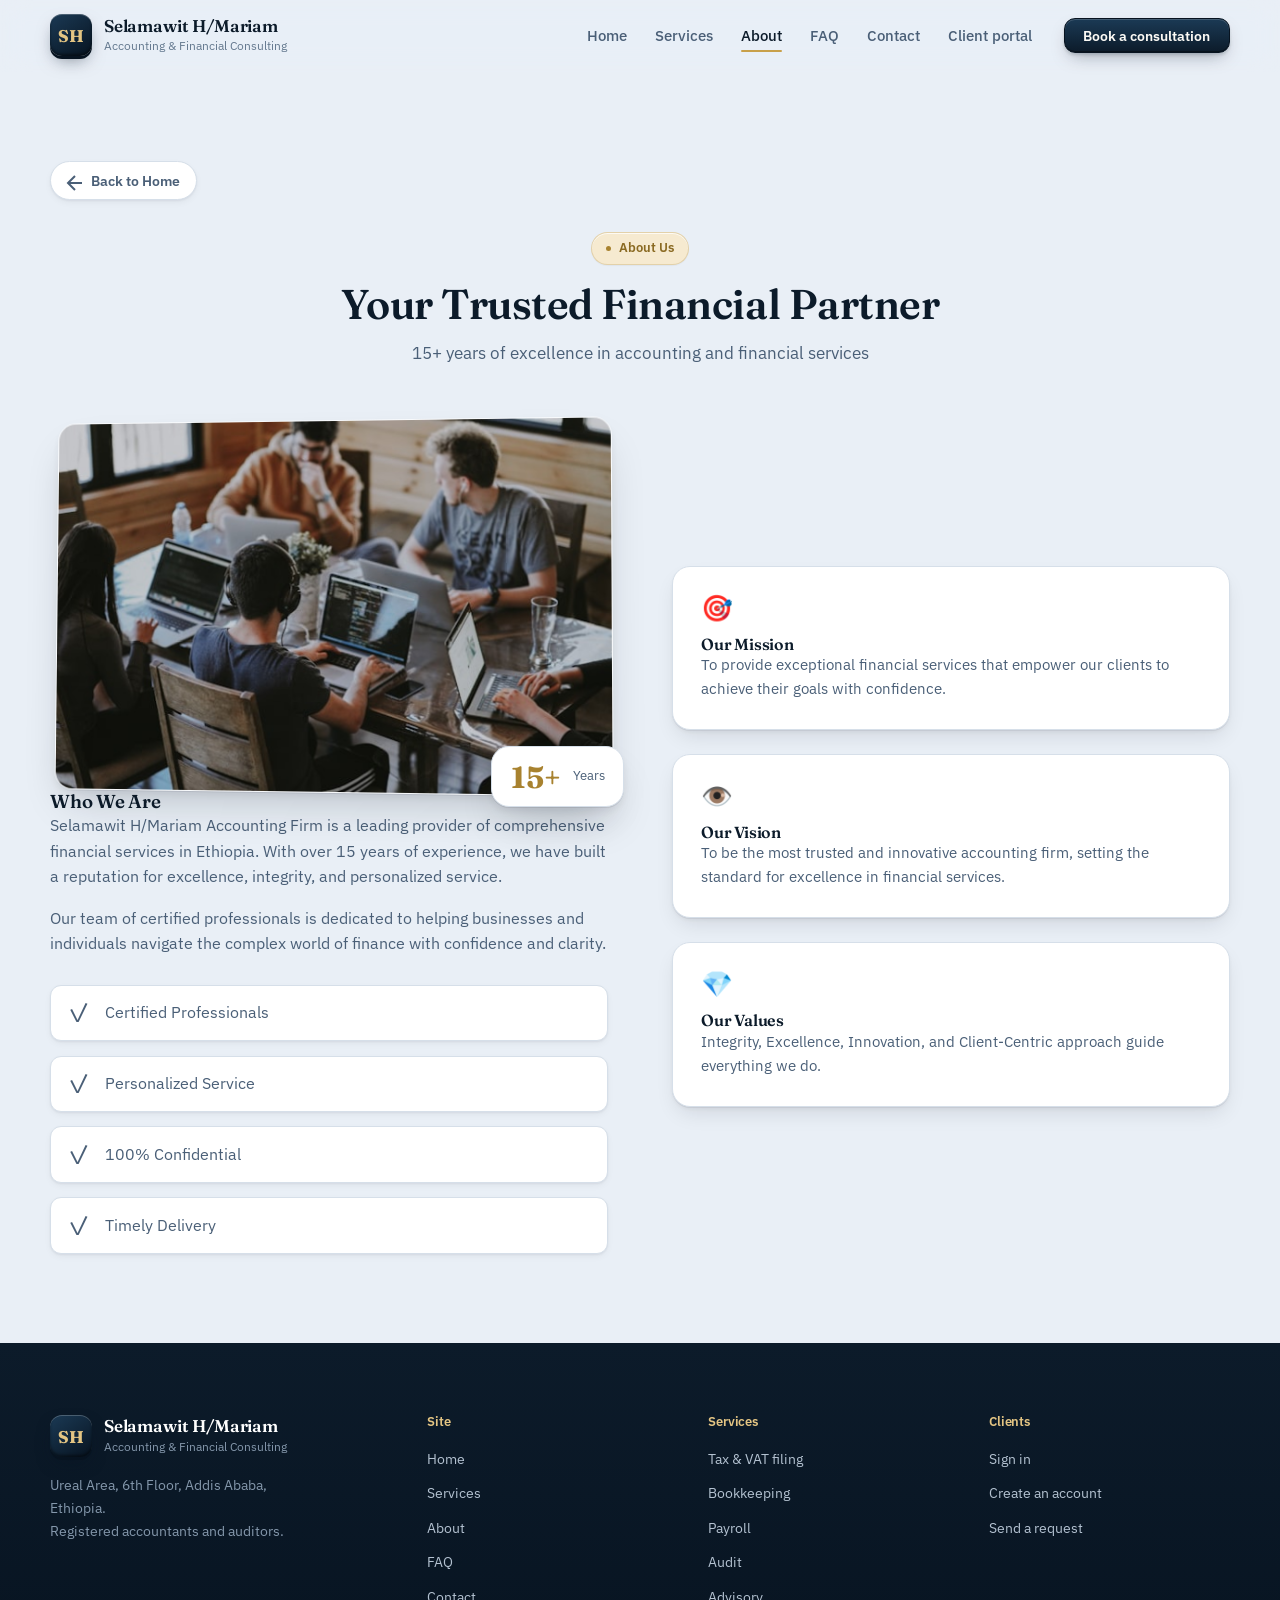
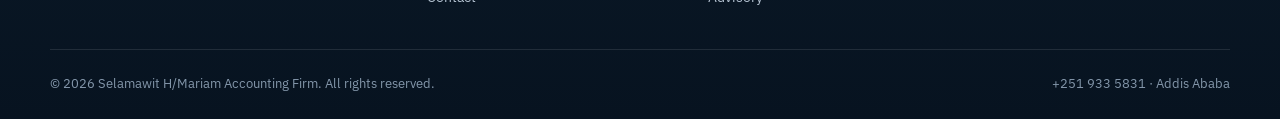
==== commit 98ed8cae: "design: rebuild the frontend as 'Ledger Depth' Complete visual system built around the practice's ow" ====
--- a/about.html
+++ b/about.html
@@ -4,9 +4,14 @@
     <meta charset="UTF-8">
     <meta name="viewport" content="width=device-width, initial-scale=1.0">
     <title>About Us | Selamawit H/Mariam Accounting</title>
+    <link rel="preconnect" href="https://fonts.googleapis.com">
+    <link rel="preconnect" href="https://fonts.gstatic.com" crossorigin>
+    <link rel="stylesheet" href="https://fonts.googleapis.com/css2?family=Fraunces:opsz,wght@9..144,400;9..144,600;9..144,700&family=IBM+Plex+Sans:wght@400;500;600&family=IBM+Plex+Mono:wght@400;500&display=swap">
     <link rel="stylesheet" href="style.css">
+    <link rel="icon" href="data:image/svg+xml,<svg xmlns='http://www.w3.org/2000/svg' viewBox='0 0 32 32'><rect width='32' height='32' rx='7' fill='%230C1B2A'/><text x='16' y='22' font-family='Georgia' font-size='15' fill='%23C8A04A' text-anchor='middle'>S</text></svg>">
 </head>
 <body>
+    <a class="skip-link" href="#main">Skip to content</a>
     <!-- HEADER -->
     <header class="header" id="header">
         <div class="header-container">
@@ -29,14 +34,15 @@
                     <li><a href="about.html" class="nav-link active">About</a></li>
                     <li><a href="faq.html" class="nav-link">FAQ</a></li>
                     <li><a href="contact.html" class="nav-link">Contact</a></li>
+                    <li><a href="login.php" class="nav-link">Client portal</a></li>
                 </ul>
-                <a href="contact.html" class="btn btn-primary nav-cta">Get Started</a>
+                <a href="contact.html" class="btn btn-primary nav-cta">Book a consultation</a>
             </nav>
         </div>
     </header>
 
     <!-- MAIN: ABOUT -->
-    <main>
+    <main id="main">
         <section class="page-section">
             <div class="container">
                 <a href="index.html" class="back-button">
@@ -118,13 +124,17 @@
                         <div class="logo-box">SH</div>
                         <div class="logo-text">
                             <h1>Selamawit H/Mariam</h1>
-                            <p>Accounting & Financial Consulting</p>
+                            <p>Accounting &amp; Financial Consulting</p>
                         </div>
                     </div>
-                    <p class="footer-description">Your trusted partner for professional accounting and financial services.</p>
+                    <p class="footer-description">
+                        Ureal Area, 6th Floor, Addis Ababa, Ethiopia.<br>
+                        Registered accountants and auditors.
+                    </p>
                 </div>
+
                 <div class="footer-links">
-                    <h4>Quick Links</h4>
+                    <h4>Site</h4>
                     <ul>
                         <li><a href="index.html">Home</a></li>
                         <li><a href="services.html">Services</a></li>
@@ -133,18 +143,31 @@
                         <li><a href="contact.html">Contact</a></li>
                     </ul>
                 </div>
+
                 <div class="footer-links">
                     <h4>Services</h4>
                     <ul>
-                        <li><a href="services.html">Tax Filing</a></li>
+                        <li><a href="services.html">Tax &amp; VAT filing</a></li>
                         <li><a href="services.html">Bookkeeping</a></li>
                         <li><a href="services.html">Payroll</a></li>
+                        <li><a href="services.html">Audit</a></li>
                         <li><a href="services.html">Advisory</a></li>
                     </ul>
                 </div>
+
+                <div class="footer-links">
+                    <h4>Clients</h4>
+                    <ul>
+                        <li><a href="login.php">Sign in</a></li>
+                        <li><a href="register.php">Create an account</a></li>
+                        <li><a href="contact.html">Send a request</a></li>
+                    </ul>
+                </div>
             </div>
+
             <div class="footer-bottom">
-                <p>&copy; <span id="currentYear">2025</span> Selamawit H/Mariam Accounting Firm. All rights reserved.</p>
+                <p>&copy; <span id="currentYear">2026</span> Selamawit H/Mariam Accounting Firm. All rights reserved.</p>
+                <p>+251 933 5831 · Addis Ababa</p>
             </div>
         </div>
     </footer>
@@ -155,6 +178,6 @@
         </svg>
     </button>
 
-    <script src="script.js"></script>
+    <script src="script.js" defer></script>
 </body>
 </html>
--- a/style.css
+++ b/style.css
@@ -1,1620 +1,2147 @@
-/* ============================================
-   Selamawit H/Mariam - Accounting Firm
-   UI Guidelines: Simplicity, Consistency, Contrast,
-   Whitespace, Readability (Dribbble-inspired)
-   ============================================ */
-
-/* ========== 1. CSS VARIABLES & GLOBAL RESET ========== */
+/* =========================================================
+   Selamawit H/Mariam — Accounting & Financial Consulting
+   Design system: "Ledger Depth"
+   ---------------------------------------------------------
+   The visual language comes from the objects this practice
+   actually handles: ruled ledger sheets, stamped seals,
+   bound files, and columns of figures that must line up.
+
+   Depth is built from four stacked cues rather than one
+   blurred drop shadow — a lit top edge, a contact shadow, a
+   diffuse ambient shadow, and a darker bottom rule. That is
+   what reads as a physical object instead of a floating box.
+
+   Type    Fraunces (display) / IBM Plex Sans (interface)
+           IBM Plex Mono for money, so digits align in columns
+   Accent  Brass — the colour of a seal on a filed return
+   ========================================================= */
+
+/* ---------- 1. Tokens ---------- */
 :root {
-    /* One main color (blue) + shades - Simplicity */
-    --primary: #1e3a8a;
-    --primary-light: #3b82f6;
-    --primary-dark: #1e2a5a;
-    --primary-tint: rgba(30, 58, 138, 0.08);
-    /* Lighter backgrounds - not strong colors */
-    --background: #B5B5FF;
-    --background-light: #e8eef7;
-    --white: #ffffff;
-    --black: #111827;
-    --gray-100: #f3f4f6;
-    --gray-200: #e5e7eb;
-    --gray-500: #6b7280;
-    --gray-600: #4b5563;
-    --gray-700: #374151;
-    --success: #10b981;
-    --error: #ef4444;
-    --shadow: 0 2px 8px rgba(0, 0, 0, 0.06);
-    --shadow-lg: 0 8px 24px rgba(0, 0, 0, 0.08);
-    --radius: 10px;
-    --radius-lg: 16px;
-    --transition: 0.2s ease;
-    /* Consistency: shared spacing */
-    --section-padding: 5rem 0;
-    --section-gap: 3.5rem;
-}
-
-/* GLOBAL RESET */
-* { margin: 0; padding: 0; box-sizing: border-box; }
-
-/* HTML BASE STYLES */
-html { scroll-behavior: smooth; }
-
-/* BODY STYLES */
+    /* Ink: the darks. Navy rather than grey — grey reads as a
+       wireframe, navy reads as bound stationery. */
+    --ink-900: #071320;
+    --ink-800: #0C1B2A;
+    --ink-700: #12293E;
+    --ink-600: #1B3A55;
+    --ink-500: #2C5375;
+
+    /* Slate: mid-tones for secondary text and hairlines */
+    --slate-600: #4A5F77;
+    --slate-500: #64798F;
+    --slate-400: #8497AB;
+    --slate-300: #B4C2D1;
+    --slate-200: #D6DFE9;
+    --slate-100: #E7EDF4;
+
+    /* Surfaces */
+    --paper:     #E9EFF6;
+    --surface:   #FFFFFF;
+    --surface-2: #F5F8FC;
+    --surface-3: #EDF2F8;
+
+    /* Brass — one accent, used only where attention is earned */
+    --brass-700: #8A6A22;
+    --brass-600: #A8822F;
+    --brass:     #C8A04A;
+    --brass-300: #E4C583;
+    --brass-100: #F6EAD0;
+
+    /* Ledger semantics. In a ledger, colour means something:
+       black is settled, red is owed. These follow that. */
+    --credit:      #1F7A5A;
+    --credit-soft: #E2F2EB;
+    --debit:       #B3402F;
+    --debit-soft:  #FBE7E3;
+    --pending:     #B07615;
+    --pending-soft:#FBF0DC;
+    --info:        #2C5375;
+    --info-soft:   #E4EDF6;
+
+    /* Depth ramp. Each level adds a lit edge + contact + ambient. */
+    --lift-0: inset 0 1px 0 rgba(255,255,255,.75),
+              0 1px 1px rgba(7,19,32,.04);
+    --lift-1: inset 0 1px 0 rgba(255,255,255,.8),
+              0 1px 2px rgba(7,19,32,.05),
+              0 3px 8px -2px rgba(7,19,32,.07);
+    --lift-2: inset 0 1px 0 rgba(255,255,255,.85),
+              0 2px 4px rgba(7,19,32,.05),
+              0 10px 22px -6px rgba(7,19,32,.12),
+              0 1px 0 rgba(7,19,32,.06);
+    --lift-3: inset 0 1px 0 rgba(255,255,255,.9),
+              0 4px 8px rgba(7,19,32,.06),
+              0 22px 44px -12px rgba(7,19,32,.20),
+              0 1px 0 rgba(7,19,32,.08);
+    --lift-4: 0 8px 16px rgba(7,19,32,.08),
+              0 40px 80px -20px rgba(7,19,32,.30);
+    /* Pressed: the inverse, for active buttons and toggles */
+    --press:  inset 0 2px 4px rgba(7,19,32,.22),
+              inset 0 -1px 0 rgba(255,255,255,.12);
+
+    --radius-sm: 6px;
+    --radius:    11px;
+    --radius-lg: 18px;
+    --radius-xl: 26px;
+
+    --ease: cubic-bezier(.2, .7, .3, 1);
+    --quick: 140ms var(--ease);
+    --slow: 420ms var(--ease);
+
+    --rail-w: 252px;
+    --measure: 68ch;
+
+    --font-display: "Fraunces", Georgia, "Times New Roman", serif;
+    --font-ui: "IBM Plex Sans", -apple-system, BlinkMacSystemFont, "Segoe UI", Roboto, sans-serif;
+    --font-mono: "IBM Plex Mono", ui-monospace, "SFMono-Regular", Menlo, monospace;
+}
+
+/* ---------- 2. Reset & base ---------- */
+*, *::before, *::after { box-sizing: border-box; }
+* { margin: 0; padding: 0; }
+
+html {
+    scroll-behavior: smooth;
+    -webkit-text-size-adjust: 100%;
+}
+
 body {
-    font-family: -apple-system, BlinkMacSystemFont, 'Segoe UI', Roboto, Oxygen, Ubuntu, Cantarell, 'Open Sans', 'Helvetica Neue', sans-serif;
+    font-family: var(--font-ui);
     font-size: 1rem;
-    background: var(--background);
-    color: var(--gray-700);
-    line-height: 1.65;
+    line-height: 1.6;
+    color: var(--ink-700);
+    background: var(--paper);
+    -webkit-font-smoothing: antialiased;
+    text-rendering: optimizeLegibility;
     overflow-x: hidden;
 }
 
-/* ========== 2. TYPOGRAPHY SYSTEM ========== */
-/* HEADINGS */
+img, svg, video { display: block; max-width: 100%; }
+img { height: auto; }
+
+a { color: var(--ink-600); text-decoration-thickness: 1px; text-underline-offset: 2px; }
+a:hover { color: var(--brass-700); }
+
+ul, ol { list-style: none; }
+
+/* Keyboard focus must always be obvious. Brass on any surface. */
+:where(a, button, input, select, textarea, label, [tabindex]):focus-visible {
+    outline: 2px solid var(--brass-600);
+    outline-offset: 2px;
+    border-radius: var(--radius-sm);
+}
+
+.skip-link {
+    position: absolute;
+    left: -9999px;
+    top: 0;
+    z-index: 999;
+    background: var(--ink-800);
+    color: var(--brass-300);
+    padding: .75rem 1.25rem;
+    border-radius: 0 0 var(--radius) 0;
+}
+.skip-link:focus { left: 0; }
+
+/* ---------- 3. Typography ---------- */
 h1, h2, h3, h4, h5, h6 {
-    font-family: Georgia, 'Times New Roman', Times, serif;
+    font-family: var(--font-display);
     font-weight: 600;
-    line-height: 1.2;
-}
-
-/* SECTION TITLES */
+    line-height: 1.15;
+    letter-spacing: -.012em;
+    color: var(--ink-800);
+    font-variation-settings: "SOFT" 0, "WONK" 0;
+}
+
+/* Figures line up in columns. This is the whole reason the mono
+   face is here — it is functional, not decorative. */
+.num, .money, td.num, th.num {
+    font-family: var(--font-mono);
+    font-variant-numeric: tabular-nums;
+    font-feature-settings: "tnum";
+    letter-spacing: -.02em;
+}
+
+.gradient-text {
+    /* A brass wash, applied once, on the single line of the page
+       that carries the promise. */
+    background: linear-gradient(104deg, var(--brass-700) 0%, var(--brass) 44%, var(--brass-300) 100%);
+    -webkit-background-clip: text;
+    background-clip: text;
+    -webkit-text-fill-color: transparent;
+    color: var(--brass-600);
+}
+
 .section-title {
-    font-size: clamp(1.75rem, 4vw, 2.5rem);
-    color: var(--primary-dark);
+    font-size: clamp(1.7rem, 1.1rem + 2.4vw, 2.6rem);
+    color: var(--ink-800);
+    margin-bottom: .75rem;
+}
+
+.section-subtitle {
+    font-size: 1.0625rem;
+    color: var(--slate-600);
+    max-width: 58ch;
+    margin-inline: auto;
+}
+
+/* ---------- 4. Layout ---------- */
+.container {
+    width: min(100% - 2.5rem, 1180px);
+    margin-inline: auto;
+}
+
+.page-section { padding: clamp(3.5rem, 7vw, 6rem) 0; }
+
+.section-header {
+    text-align: center;
+    margin-bottom: clamp(2.25rem, 4vw, 3.5rem);
+}
+
+/* The eyebrow is a ruled tab, like the label on a file divider —
+   it names the section rather than just floating above it. */
+.section-badge {
+    display: inline-flex;
+    align-items: center;
+    gap: .5rem;
+    font-family: var(--font-ui);
+    font-size: .8125rem;
+    font-weight: 600;
+    color: var(--brass-700);
+    background: var(--brass-100);
+    border: 1px solid rgba(168,130,47,.24);
+    padding: .3rem .85rem;
+    border-radius: 999px;
     margin-bottom: 1rem;
-}
-
-/* GRADIENT TEXT EFFECT */
-.gradient-text {
-    background: linear-gradient(135deg, var(--primary), var(--primary-light));
-    -webkit-background-clip: text;
-    -webkit-text-fill-color: transparent;
-    background-clip: text;
-}
-
-/* ========== 3. LAYOUT SYSTEM ========== */
-/* MAIN CONTAINER */
-.container {
-    width: 90%;
-    max-width: 1200px;
-    margin: 0 auto;
-    padding: 0 1rem;
-}
-
-/* PAGE SECTIONS */
-.page-section {
-    padding: var(--section-padding);
-    min-height: 60vh;
-}
-
-/* ========== 4. BUTTON SYSTEM ========== */
-/* BASE BUTTON STYLES */
+    box-shadow: var(--lift-0);
+}
+.section-badge::before {
+    content: "";
+    width: 5px; height: 5px;
+    border-radius: 50%;
+    background: var(--brass-600);
+}
+
+.section-cta { text-align: center; margin-top: 2.5rem; }
+
+/* ---------- 5. Buttons ---------- */
+/* Buttons are physical: lit top edge, body, and a darker base rule
+   that compresses when pressed. */
 .btn {
     display: inline-flex;
     align-items: center;
     justify-content: center;
-    gap: 0.5rem;
-    padding: 0.75rem 1.5rem;
-    font-size: 1rem;
+    gap: .55rem;
+    font-family: var(--font-ui);
+    font-size: .9375rem;
     font-weight: 600;
-    font-family: inherit;
-    border: none;
+    line-height: 1;
+    padding: .8rem 1.4rem;
+    border: 1px solid transparent;
     border-radius: var(--radius);
     cursor: pointer;
-    transition: var(--transition);
     text-decoration: none;
-}
-
-/* PRIMARY BUTTON */
+    white-space: nowrap;
+    transition: transform var(--quick), box-shadow var(--quick), background var(--quick), color var(--quick);
+    will-change: transform;
+}
+
 .btn-primary {
-    background: linear-gradient(135deg, var(--primary), var(--primary-light));
-    color: var(--white);
-    box-shadow: var(--shadow);
-}
-
+    background: linear-gradient(180deg, var(--ink-600) 0%, var(--ink-800) 100%);
+    color: #FDFBF6;
+    border-color: var(--ink-900);
+    box-shadow:
+        inset 0 1px 0 rgba(255,255,255,.18),
+        inset 0 -1px 0 rgba(0,0,0,.35),
+        0 2px 3px rgba(7,19,32,.14),
+        0 8px 18px -6px rgba(7,19,32,.34);
+}
 .btn-primary:hover {
+    transform: translateY(-1.5px);
+    color: #fff;
+    box-shadow:
+        inset 0 1px 0 rgba(255,255,255,.24),
+        inset 0 -1px 0 rgba(0,0,0,.35),
+        0 4px 6px rgba(7,19,32,.16),
+        0 16px 28px -8px rgba(7,19,32,.40);
+}
+.btn-primary:active { transform: translateY(1px); box-shadow: var(--press); }
+
+.btn-brass {
+    background: linear-gradient(180deg, var(--brass-300) 0%, var(--brass) 55%, var(--brass-600) 100%);
+    color: var(--ink-900);
+    border-color: var(--brass-700);
+    box-shadow:
+        inset 0 1px 0 rgba(255,255,255,.55),
+        inset 0 -1px 0 rgba(90,68,14,.4),
+        0 2px 3px rgba(90,68,14,.2),
+        0 10px 20px -8px rgba(138,106,34,.5);
+}
+.btn-brass:hover { transform: translateY(-1.5px); color: var(--ink-900); }
+.btn-brass:active { transform: translateY(1px); box-shadow: var(--press); }
+
+.btn-secondary,
+.btn-outline {
+    background: linear-gradient(180deg, #fff 0%, var(--surface-2) 100%);
+    color: var(--ink-700);
+    border-color: var(--slate-200);
+    box-shadow: var(--lift-1);
+}
+.btn-secondary:hover,
+.btn-outline:hover {
+    transform: translateY(-1.5px);
+    color: var(--ink-800);
+    border-color: var(--slate-300);
+    box-shadow: var(--lift-2);
+}
+.btn-secondary:active,
+.btn-outline:active { transform: translateY(1px); box-shadow: var(--press); }
+
+.btn-success {
+    background: linear-gradient(180deg, #2A9A72 0%, var(--credit) 100%);
+    color: #fff;
+    border-color: #17624A;
+    box-shadow: inset 0 1px 0 rgba(255,255,255,.25), 0 8px 18px -8px rgba(31,122,90,.6);
+}
+.btn-success:hover { transform: translateY(-1.5px); color: #fff; }
+
+.btn-danger {
+    background: linear-gradient(180deg, #C85543 0%, var(--debit) 100%);
+    color: #fff;
+    border-color: #8E3123;
+    box-shadow: inset 0 1px 0 rgba(255,255,255,.22), 0 8px 18px -8px rgba(179,64,47,.55);
+}
+.btn-danger:hover { transform: translateY(-1.5px); color: #fff; }
+
+.btn-ghost {
+    background: transparent;
+    color: var(--slate-600);
+    border-color: transparent;
+    padding: .5rem .7rem;
+}
+.btn-ghost:hover { background: var(--surface-3); color: var(--ink-700); }
+
+.btn-sm { padding: .5rem .85rem; font-size: .8125rem; border-radius: var(--radius-sm); }
+.btn-full { width: 100%; }
+.btn:disabled, .btn[aria-disabled="true"] { opacity: .5; cursor: not-allowed; transform: none; }
+
+/* ---------- 6. Forms ---------- */
+.form-group { display: flex; flex-direction: column; gap: .4rem; margin-bottom: 1.1rem; }
+
+.form-group label,
+.field label {
+    font-size: .8125rem;
+    font-weight: 600;
+    color: var(--ink-700);
+    letter-spacing: .005em;
+}
+
+.form-group input,
+.form-group select,
+.form-group textarea,
+.field input,
+.field select,
+.field textarea,
+.form-control,
+.input {
+    width: 100%;
+    font-family: var(--font-ui);
+    font-size: .9375rem;
+    color: var(--ink-800);
+    background: var(--surface);
+    border: 1px solid var(--slate-200);
+    border-radius: var(--radius);
+    padding: .7rem .9rem;
+    /* Recessed rather than flat — an input is a slot you type into. */
+    box-shadow: inset 0 2px 4px rgba(7,19,32,.05), inset 0 0 0 1px rgba(255,255,255,.6);
+    transition: border-color var(--quick), box-shadow var(--quick);
+}
+
+.form-group textarea, .field textarea { resize: vertical; min-height: 7rem; line-height: 1.6; }
+
+.form-group input:focus,
+.form-group select:focus,
+.form-group textarea:focus,
+.field input:focus,
+.field select:focus,
+.field textarea:focus,
+.form-control:focus,
+.input:focus {
+    outline: none;
+    border-color: var(--brass-600);
+    box-shadow:
+        inset 0 2px 4px rgba(7,19,32,.04),
+        0 0 0 3px rgba(200,160,74,.22);
+}
+
+.form-group input::placeholder,
+.form-group textarea::placeholder { color: var(--slate-400); }
+
+.form-group input[aria-invalid="true"],
+.form-group textarea[aria-invalid="true"],
+.form-group input.is-error,
+.form-group textarea.is-error {
+    border-color: var(--debit);
+    box-shadow: 0 0 0 3px rgba(179,64,47,.15);
+}
+
+.form-row { display: grid; grid-template-columns: 1fr 1fr; gap: 1rem; }
+
+.error-message {
+    font-size: .8125rem;
+    color: var(--debit);
+    min-height: 1.1em;
+}
+
+.field-hint { font-size: .8125rem; color: var(--slate-500); }
+
+.form-message { margin-top: 1rem; }
+
+/* Native select needs its own arrow once the default chrome is styled off. */
+select.form-control,
+.form-group select,
+.field select {
+    appearance: none;
+    background-image: url("data:image/svg+xml,%3Csvg xmlns='http://www.w3.org/2000/svg' width='12' height='8' viewBox='0 0 12 8'%3E%3Cpath d='M1 1l5 5 5-5' fill='none' stroke='%2364798F' stroke-width='1.8' stroke-linecap='round'/%3E%3C/svg%3E");
+    background-repeat: no-repeat;
+    background-position: right .9rem center;
+    padding-right: 2.4rem;
+}
+
+/* ---------- 7. Public header ---------- */
+.header {
+    position: sticky;
+    top: 0;
+    z-index: 80;
+    background: rgba(233,239,246,.72);
+    backdrop-filter: blur(14px) saturate(140%);
+    -webkit-backdrop-filter: blur(14px) saturate(140%);
+    border-bottom: 1px solid transparent;
+    transition: background var(--quick), border-color var(--quick), box-shadow var(--quick);
+}
+.header.scrolled {
+    background: rgba(255,255,255,.88);
+    border-bottom-color: var(--slate-200);
+    box-shadow: 0 1px 0 rgba(255,255,255,.9), 0 8px 24px -12px rgba(7,19,32,.28);
+}
+
+.header-container {
+    width: min(100% - 2.5rem, 1180px);
+    margin-inline: auto;
+    display: flex;
+    align-items: center;
+    justify-content: space-between;
+    gap: 1.5rem;
+    padding: .9rem 0;
+}
+
+.logo { display: inline-flex; align-items: center; gap: .75rem; text-decoration: none; }
+
+/* The monogram is a real 3D block: a lit face plus an extruded
+   side. It is the one piece of chrome that carries the depth idea
+   into the header. */
+.logo-box, .mark {
+    position: relative;
+    width: 42px; height: 42px;
+    flex: 0 0 42px;
+    display: grid;
+    place-items: center;
+    font-family: var(--font-display);
+    font-weight: 700;
+    font-size: 1.0625rem;
+    color: var(--brass-300);
+    background: linear-gradient(145deg, var(--ink-600) 0%, var(--ink-900) 100%);
+    border-radius: 12px;
+    box-shadow:
+        inset 0 1px 0 rgba(255,255,255,.22),
+        inset 0 -2px 3px rgba(0,0,0,.45),
+        0 3px 0 var(--ink-900),
+        0 8px 18px -6px rgba(7,19,32,.55);
+    transition: transform var(--quick), box-shadow var(--quick);
+}
+.logo:hover .logo-box,
+.rail__brand:hover .mark,
+.gate__brand:hover .mark {
     transform: translateY(-2px);
-    box-shadow: var(--shadow-lg);
-}
-
-/* SECONDARY BUTTON */
-.btn-secondary {
-    background: rgba(255, 255, 255, 0.25);
-    color: var(--primary-dark);
-    border: 2px solid var(--primary);
-}
-
-.btn-secondary:hover {
-    background: var(--white);
-    transform: translateY(-2px);
-}
-
-/* OUTLINE BUTTON */
-.btn-outline {
-    background: transparent;
-    color: var(--primary);
-    border: 2px solid var(--primary);
-}
-
-.btn-outline:hover {
-    background: var(--primary);
-    color: var(--white);
-    transform: translateY(-2px);
-}
-
-/* SUCCESS BUTTON */
-.btn-success {
-    background: var(--success);
-    color: var(--white);
-}
-
-.btn-success:hover {
-    transform: translateY(-2px);
-    box-shadow: 0 8px 20px rgba(16, 185, 129, 0.3);
-}
-
-/* FULL WIDTH BUTTON */
-.btn-full { width: 100%; }
-
-/* ========== 5. HEADER & NAVIGATION ========== */
-/* MAIN HEADER */
-.header {
-    position: fixed;
-    top: 0; left: 0; right: 0;
-    z-index: 1000;
-    padding: 1rem 0;
-    transition: var(--transition);
-}
-
-.header.scrolled {
-    background: rgba(255, 255, 255, 0.95);
-    backdrop-filter: blur(10px);
-    box-shadow: var(--shadow);
-    padding: 0.75rem 0;
-}
-
-.header-container {
-    display: flex;
-    justify-content: space-between;
-    align-items: center;
-    max-width: 1200px;
-    margin: 0 auto;
-    padding: 0 1.5rem;
-}
-
-/* Logo: works as <a> in header, <div> in footer */
-.logo {
-    display: flex;
-    align-items: center;
-    gap: 0.75rem;
-}
-
-a.logo {
+    box-shadow:
+        inset 0 1px 0 rgba(255,255,255,.28),
+        inset 0 -2px 3px rgba(0,0,0,.45),
+        0 5px 0 var(--ink-900),
+        0 14px 26px -8px rgba(7,19,32,.6);
+}
+
+.mark__face--top {
+    font-family: var(--font-display);
+    font-weight: 700;
+    color: var(--brass-300);
+}
+.mark__face--side { display: none; }
+
+.logo-text h1 {
+    font-size: 1.0625rem;
+    line-height: 1.2;
+    color: var(--ink-800);
+    letter-spacing: -.01em;
+}
+.logo-text p { font-size: .75rem; color: var(--slate-500); }
+
+.navigation { display: flex; align-items: center; gap: 2rem; }
+.navigation ul { display: flex; gap: 1.75rem; }
+
+.nav-link {
+    position: relative;
+    font-size: .9375rem;
+    font-weight: 500;
+    color: var(--slate-600);
     text-decoration: none;
-    color: inherit;
-}
-
-.logo-box {
-    width: 48px;
-    height: 48px;
-    background: var(--primary);
-    color: var(--white);
-    font-weight: 700;
-    font-size: 1.25rem;
-    border-radius: var(--radius);
-    display: flex;
-    align-items: center;
-    justify-content: center;
-    box-shadow: var(--shadow);
-    transition: var(--transition);
-}
-
-/* Logo hover effect */
-.logo:hover .logo-box { transform: scale(1.05); }
-
-/* Logo text styling */
-.logo-text h1 {
-    font-size: 1.125rem;
-    font-family: -apple-system, BlinkMacSystemFont, 'Segoe UI', Roboto, sans-serif;
-    font-weight: 600;
-    color: var(--primary-dark);
-}
-
-.logo-text p { font-size: 0.75rem; color: var(--gray-500); }
-
-/* ========== 5.2 NAVIGATION STYLES ========== */
-/* Main navigation container */
-.navigation {
-    display: flex;
-    align-items: center;
-    gap: 2rem;
-}
-
-/* Navigation list */
-.navigation ul { display: flex; gap: 2rem; list-style: none; }
-
-/* Navigation links */
-.nav-link {
-    font-size: 0.94rem;
-    font-weight: 500;
-    color: var(--gray-700);
-    text-decoration: none;
-    padding: 0.5rem 0;
-    transition: var(--transition);
-    position: relative;
-}
-
-/* Navigation underline effect */
+    padding: .35rem 0;
+    transition: color var(--quick);
+}
 .nav-link::after {
-    content: '';
+    content: "";
     position: absolute;
-    bottom: 0; left: 0;
-    width: 0;
-    height: 2px;
-    background: var(--primary);
-    transition: var(--transition);
-}
-
-/* Navigation hover and active states */
-.nav-link:hover, .nav-link.active { color: var(--primary); }
+    left: 0; bottom: -2px;
+    width: 0; height: 2px;
+    background: var(--brass);
+    border-radius: 2px;
+    transition: width var(--quick);
+}
+.nav-link:hover, .nav-link.active { color: var(--ink-800); }
 .nav-link:hover::after, .nav-link.active::after { width: 100%; }
 
-/* Navigation CTA button */
-.nav-cta { padding: 0.6rem 1.25rem; font-size: 0.875rem; }
-
-/* ========== 5.3 MOBILE MENU ========== */
-/* Mobile menu toggle button */
+.nav-cta { padding: .6rem 1.15rem; font-size: .875rem; }
+
 .menu-toggle {
     display: none;
-    flex-direction: column;
-    justify-content: center;
-    align-items: center;
-    width: 44px; height: 44px;
-    background: var(--white);
-    border: none;
+    background: var(--surface);
+    border: 1px solid var(--slate-200);
     border-radius: var(--radius);
+    width: 42px; height: 42px;
     cursor: pointer;
-    box-shadow: var(--shadow);
-}
-
-/* Hamburger menu lines */
-.hamburger {
-    width: 20px; height: 2px;
-    background: var(--primary);
+    box-shadow: var(--lift-1);
+    place-items: center;
+}
+.hamburger { position: relative; display: block; width: 18px; height: 2px; background: var(--ink-700); border-radius: 2px; }
+.hamburger::before, .hamburger::after {
+    content: ""; position: absolute; left: 0;
+    width: 18px; height: 2px; background: var(--ink-700); border-radius: 2px;
+    transition: transform var(--quick), top var(--quick);
+}
+.hamburger::before { top: -6px; }
+.hamburger::after  { top: 6px; }
+.menu-toggle.active .hamburger { background: transparent; }
+.menu-toggle.active .hamburger::before { top: 0; transform: rotate(45deg); }
+.menu-toggle.active .hamburger::after  { top: 0; transform: rotate(-45deg); }
+
+/* ---------- 8. Hero ---------- */
+.hero-section {
     position: relative;
-    transition: var(--transition);
-}
-
-/* Hamburger menu pseudo-elements */
-.hamburger::before, .hamburger::after {
-    content: '';
-    position: absolute;
-    width: 20px; height: 2px;
-    background: var(--primary);
-    left: 0;
-    transition: var(--transition);
-}
-
-.hamburger::before { top: -6px; }
-.hamburger::after { top: 6px; }
-
-/* Active menu state (X animation) */
-.menu-toggle.active .hamburger { background: transparent; }
-.menu-toggle.active .hamburger::before { transform: rotate(45deg); top: 0; }
-.menu-toggle.active .hamburger::after { transform: rotate(-45deg); top: 0; }
-
-/* ========== 6. HERO SECTION ========== */
-/* Main hero container */
-.hero-section {
-    min-height: 100vh;
-    display: flex;
-    align-items: center;
-    padding: 6rem 0 5rem;
-    position: relative;
+    padding: clamp(3rem, 7vw, 6rem) 0 clamp(5rem, 9vw, 8rem);
     overflow: hidden;
-}
-
-/* Hero grid layout */
+    /* A faint ruled grid, like ledger paper seen from a distance.
+       Two gradients, no images, no weight. */
+    background:
+        linear-gradient(transparent 95%, rgba(27,58,85,.05) 95%) 0 0 / 100% 2.2rem,
+        radial-gradient(120% 90% at 78% 8%, rgba(200,160,74,.16) 0%, transparent 58%),
+        radial-gradient(90% 70% at 10% 0%, rgba(255,255,255,.9) 0%, transparent 60%),
+        var(--paper);
+}
+
 .hero-section .container {
     display: grid;
-    grid-template-columns: 1fr 1fr;
-    gap: 3rem;
+    grid-template-columns: minmax(0, 1.05fr) minmax(0, .95fr);
+    gap: clamp(2rem, 5vw, 4.5rem);
     align-items: center;
 }
 
-/* Hero badge */
 .hero-badge {
     display: inline-flex;
     align-items: center;
-    gap: 0.5rem;
-    padding: 0.5rem 1rem;
-    background: rgba(255, 255, 255, 0.9);
-    border-radius: 50px;
-    font-size: 0.875rem;
+    gap: .6rem;
+    font-size: .8125rem;
+    font-weight: 600;
+    color: var(--ink-700);
+    background: rgba(255,255,255,.85);
+    border: 1px solid var(--slate-200);
+    border-radius: 999px;
+    padding: .38rem 1rem .38rem .7rem;
+    box-shadow: var(--lift-1);
+    margin-bottom: 1.5rem;
+}
+.badge-dot {
+    width: 7px; height: 7px;
+    border-radius: 50%;
+    background: var(--credit);
+    box-shadow: 0 0 0 3px rgba(31,122,90,.18);
+}
+
+.hero-title {
+    font-size: clamp(2.3rem, 1.3rem + 4.2vw, 4rem);
+    line-height: 1.04;
+    letter-spacing: -.028em;
+    color: var(--ink-900);
+    margin-bottom: 1.25rem;
+}
+
+.hero-text {
+    font-size: 1.0625rem;
+    color: var(--slate-600);
+    max-width: 46ch;
+    margin-bottom: 2rem;
+}
+
+.hero-buttons { display: flex; flex-wrap: wrap; gap: .85rem; }
+
+.hero-highlights {
+    display: flex;
+    flex-wrap: wrap;
+    gap: 0;
+    margin-top: 2.5rem;
+    padding-top: 1.5rem;
+    border-top: 1px solid var(--slate-200);
+}
+/* Figures separated by rules, the way a summary line is ruled off
+   at the foot of a ledger column. */
+.hero-highlight {
+    font-size: .875rem;
     font-weight: 500;
-    color: var(--primary);
-    margin-bottom: 1.5rem;
-    box-shadow: var(--shadow);
-}
-
-/* Badge dot indicator */
-.badge-dot {
-    width: 8px; height: 8px;
-    background: var(--success);
-    border-radius: 50%;
-}
-
-/* Hero main title */
-.hero-title {
-    font-size: clamp(2rem, 5vw, 3.5rem);
-    color: var(--primary-dark);
-    margin-bottom: 1.5rem;
-    line-height: 1.15;
-}
-
-/* Hero description text */
-.hero-text {
-    font-size: 1.1rem;
-    color: var(--gray-600);
-    max-width: 500px;
-    margin-bottom: 2rem;
-    line-height: 1.7;
-}
-
-/* Hero button container */
-.hero-buttons { display: flex; gap: 1rem; flex-wrap: wrap; }
-
-/* Hero highlights section */
-.hero-highlights {
-    display: flex;
-    flex-wrap: wrap;
-    gap: 1.5rem;
-    margin-top: 1.5rem;
-}
-
-/* Individual highlight items */
-.hero-highlight {
-    font-size: 0.9375rem;
-    font-weight: 500;
-    color: var(--gray-600);
-}
-
-/* ========== 6.1 HERO VISUAL SECTION ========== */
-/* Hero image container - Dribbble-style: one clear visual */
+    color: var(--slate-600);
+    padding: .1rem 1.25rem;
+    border-left: 1px solid var(--slate-200);
+}
+.hero-highlight:first-child { padding-left: 0; border-left: 0; }
+
+/* --- The hero object: a stack of filed sheets in perspective --- */
 .hero-visual {
     position: relative;
+    perspective: 1400px;
+    perspective-origin: 60% 40%;
+    min-height: 26rem;
+    display: grid;
+    place-items: center;
+}
+
+.hero-img,
+.services-hero-img,
+.about-img,
+.contact-office-img {
+    width: 100%;
+    border-radius: var(--radius-lg);
+    box-shadow: var(--lift-3);
+    border: 1px solid rgba(255,255,255,.7);
+}
+
+/* The photo sits inside the perspective container and tilts with
+   the pointer (JS sets --rx / --ry). Motion answers an action, so
+   it is welcome; nothing moves on its own. */
+.hero-visual .hero-img {
+    transform: rotateX(var(--rx, 3deg)) rotateY(var(--ry, -7deg)) translateZ(0);
+    transform-style: preserve-3d;
+    transition: transform var(--slow);
+    box-shadow:
+        0 2px 4px rgba(7,19,32,.06),
+        0 18px 30px -14px rgba(7,19,32,.35),
+        0 60px 80px -40px rgba(7,19,32,.45);
+}
+
+/* Floating figure plates that sit in front of the photo, giving
+   the composition real depth instead of a flat picture. */
+.hero-plate {
+    position: absolute;
     display: flex;
     align-items: center;
-    justify-content: center;
-}
-
-/* Hero image styling */
-.hero-img {
+    gap: .7rem;
+    background: rgba(255,255,255,.94);
+    backdrop-filter: blur(8px);
+    -webkit-backdrop-filter: blur(8px);
+    border: 1px solid rgba(255,255,255,.9);
+    border-radius: var(--radius);
+    padding: .7rem .95rem;
+    box-shadow: var(--lift-3);
+    transform: translateZ(60px);
+    transition: transform var(--slow);
+}
+.hero-plate--tl { top: 8%; left: -6%; }
+.hero-plate--br { bottom: 10%; right: -4%; }
+
+.hero-plate__key {
+    display: grid; place-items: center;
+    width: 34px; height: 34px;
+    border-radius: 9px;
+    font-family: var(--font-mono);
+    font-size: .8125rem;
+    font-weight: 500;
+}
+.hero-plate--tl .hero-plate__key { background: var(--credit-soft); color: var(--credit); }
+.hero-plate--br .hero-plate__key { background: var(--brass-100); color: var(--brass-700); }
+
+.hero-plate__val { display: block; font-family: var(--font-mono); font-size: .9375rem; font-weight: 500; color: var(--ink-800); }
+.hero-plate__lbl { display: block; font-size: .75rem; color: var(--slate-500); }
+
+.hero-wave { position: absolute; left: 0; right: 0; bottom: -1px; line-height: 0; pointer-events: none; }
+.hero-wave svg { width: 100%; height: 70px; }
+.hero-wave path { fill: var(--surface-2); }
+
+/* ---------- 9. Stats ---------- */
+.stats-section {
+    padding: clamp(2.5rem, 5vw, 4rem) 0;
+    background: var(--surface-2);
+}
+
+.stats-grid {
+    display: grid;
+    grid-template-columns: repeat(auto-fit, minmax(190px, 1fr));
+    gap: 1.25rem;
+}
+
+/* Embossed plates: lit top edge, base rule, ambient shadow. */
+.stat-item {
+    position: relative;
+    text-align: center;
+    background: linear-gradient(180deg, #fff 0%, var(--surface-2) 100%);
+    border: 1px solid var(--slate-200);
+    border-radius: var(--radius-lg);
+    padding: 1.75rem 1.25rem;
+    box-shadow: var(--lift-2);
+    transition: transform var(--quick), box-shadow var(--quick);
+}
+.stat-item:hover { transform: translateY(-3px); box-shadow: var(--lift-3); }
+
+.stat-icon { font-size: 1.75rem; margin-bottom: .6rem; }
+
+.stat-number {
+    font-family: var(--font-display);
+    font-size: clamp(1.9rem, 1.4rem + 1.6vw, 2.6rem);
+    font-weight: 700;
+    color: var(--ink-800);
+    font-variant-numeric: tabular-nums;
+    letter-spacing: -.03em;
+}
+.stat-suffix {
+    font-family: var(--font-display);
+    font-size: 1.5rem;
+    font-weight: 700;
+    color: var(--brass-600);
+}
+.stat-label { font-size: .875rem; color: var(--slate-500); margin-top: .35rem; }
+
+/* ---------- 10. Service cards ---------- */
+.services-preview { padding: clamp(3.5rem, 7vw, 6rem) 0; background: var(--surface-2); }
+
+.services-preview-grid,
+.services-grid,
+.values-grid {
+    display: grid;
+    grid-template-columns: repeat(auto-fit, minmax(270px, 1fr));
+    gap: 1.5rem;
+}
+
+.service-preview-card,
+.service-card,
+.value-card,
+.contact-card,
+.faq-container,
+.estimator-container,
+.checklist-container {
+    position: relative;
+    background: var(--surface);
+    border: 1px solid var(--slate-200);
+    border-radius: var(--radius-lg);
+    padding: 1.75rem;
+    box-shadow: var(--lift-2);
+    transition: transform var(--quick), box-shadow var(--quick), border-color var(--quick);
+}
+
+.service-preview-card,
+.service-card {
+    display: flex;
+    flex-direction: column;
+}
+
+/* Cards lift on hover and grow a brass top rule — the hover state
+   tells you the card is a target, and the rule is the same brass
+   used for every "this one" signal in the system. */
+.service-preview-card::before,
+.service-card::before {
+    content: "";
+    position: absolute;
+    inset: -1px -1px auto -1px;
+    height: 3px;
+    background: linear-gradient(90deg, var(--brass-600), var(--brass-300));
+    border-radius: var(--radius-lg) var(--radius-lg) 0 0;
+    opacity: 0;
+    transition: opacity var(--quick);
+}
+.service-preview-card:hover,
+.service-card:hover,
+.value-card:hover {
+    transform: translateY(-4px);
+    border-color: var(--slate-300);
+    box-shadow: var(--lift-3);
+}
+.service-preview-card:hover::before,
+.service-card:hover::before { opacity: 1; }
+
+.service-icon-wrapper {
+    display: grid;
+    place-items: center;
+    width: 54px; height: 54px;
+    border-radius: 14px;
+    background: linear-gradient(160deg, var(--surface-3), var(--slate-100));
+    border: 1px solid var(--slate-200);
+    box-shadow: inset 0 1px 0 rgba(255,255,255,.9), 0 4px 10px -4px rgba(7,19,32,.18);
+    margin-bottom: 1.1rem;
+}
+.service-icon, .service-card-icon, .value-icon, .faq-icon, .highlight-icon, .contact-icon {
+    font-size: 1.6rem;
+    line-height: 1;
+}
+.service-card-icon, .value-icon { margin-bottom: .9rem; }
+
+.service-preview-card h3,
+.service-card h3,
+.value-card h3 { font-size: 1.1875rem; margin-bottom: .5rem; }
+
+.service-preview-card p,
+.service-card > p,
+.value-card p { color: var(--slate-600); font-size: .9375rem; }
+
+.service-card > p { margin-bottom: 1rem; }
+
+.service-features { margin: 0 0 1.25rem; }
+.service-features li {
+    position: relative;
+    padding: .3rem 0 .3rem 1.35rem;
+    font-size: .9rem;
+    color: var(--slate-600);
+    border-bottom: 1px dashed var(--slate-100);
+}
+.service-features li:last-child { border-bottom: 0; }
+.service-features li::before {
+    content: "";
+    position: absolute;
+    left: 0; top: .85em;
+    width: 6px; height: 6px;
+    border-radius: 50%;
+    background: var(--brass);
+}
+
+.service-card .btn { width: 100%; margin-top: auto; }
+
+/* ---------- 11. Search & filters (services page) ---------- */
+.search-filter-bar {
+    display: flex;
+    flex-wrap: wrap;
+    gap: 1rem;
+    align-items: center;
+    justify-content: space-between;
+    background: var(--surface);
+    border: 1px solid var(--slate-200);
+    border-radius: var(--radius-lg);
+    padding: 1rem 1.1rem;
+    box-shadow: var(--lift-2);
+    margin-bottom: 2rem;
+}
+
+.search-box {
+    display: flex;
+    align-items: center;
+    gap: .6rem;
+    flex: 1 1 260px;
+    background: var(--surface-2);
+    border: 1px solid var(--slate-200);
+    border-radius: var(--radius);
+    padding: .1rem .85rem;
+    box-shadow: inset 0 2px 4px rgba(7,19,32,.05);
+}
+.search-box svg { color: var(--slate-400); flex: none; }
+.search-box input {
+    flex: 1;
+    border: 0; background: none; box-shadow: none;
+    padding: .65rem 0;
+    font-size: .9375rem;
+}
+.search-box input:focus { outline: none; box-shadow: none; }
+
+.filter-buttons { display: flex; gap: .4rem; flex-wrap: wrap; }
+
+.filter-btn {
+    font-family: var(--font-ui);
+    font-size: .8125rem;
+    font-weight: 600;
+    color: var(--slate-600);
+    background: var(--surface-2);
+    border: 1px solid var(--slate-200);
+    border-radius: 999px;
+    padding: .45rem .9rem;
+    cursor: pointer;
+    transition: all var(--quick);
+    box-shadow: var(--lift-0);
+}
+.filter-btn:hover { color: var(--ink-700); border-color: var(--slate-300); }
+.filter-btn.active {
+    background: linear-gradient(180deg, var(--ink-600), var(--ink-800));
+    border-color: var(--ink-900);
+    color: #fff;
+    box-shadow: inset 0 1px 0 rgba(255,255,255,.18), 0 4px 10px -4px rgba(7,19,32,.5);
+}
+
+/* ---------- 12. About page ---------- */
+.about-content {
+    display: grid;
+    grid-template-columns: minmax(0, 1fr) minmax(0, 1fr);
+    gap: clamp(2rem, 5vw, 4rem);
+    align-items: center;
+}
+.about-text h2 { font-size: clamp(1.6rem, 1.1rem + 2vw, 2.25rem); margin-bottom: 1rem; }
+.about-main { color: var(--slate-600); max-width: var(--measure); }
+.about-main p + p { margin-top: 1rem; }
+
+.about-image { position: relative; perspective: 1200px; }
+.about-img {
+    transform: rotateY(-5deg) rotateX(2deg);
+    transition: transform var(--slow);
+}
+.about-image:hover .about-img { transform: rotateY(0) rotateX(0); }
+
+.about-badge {
+    position: absolute;
+    right: -1rem; bottom: -1rem;
+    display: flex;
+    align-items: center;
+    gap: .75rem;
+    background: var(--surface);
+    border: 1px solid var(--slate-200);
+    border-radius: var(--radius-lg);
+    padding: .9rem 1.15rem;
+    box-shadow: var(--lift-3);
+}
+.about-badge-number {
+    font-family: var(--font-display);
+    font-size: 1.9rem;
+    font-weight: 700;
+    color: var(--brass-600);
+    line-height: 1;
+}
+.about-badge-text { font-size: .8125rem; color: var(--slate-600); line-height: 1.3; }
+
+.about-highlights { display: grid; gap: .9rem; margin-top: 1.75rem; }
+.highlight-item {
+    display: flex;
+    align-items: flex-start;
+    gap: .85rem;
+    background: var(--surface);
+    border: 1px solid var(--slate-200);
+    border-radius: var(--radius);
+    padding: .9rem 1rem;
+    box-shadow: var(--lift-1);
+}
+.highlight-item h4 { font-size: 1rem; margin-bottom: .15rem; }
+.highlight-item p { font-size: .875rem; color: var(--slate-500); }
+
+/* ---------- 13. FAQ ---------- */
+.faq-container { max-width: 52rem; margin-inline: auto; padding: .5rem; }
+
+.faq-item { border-bottom: 1px solid var(--slate-200); }
+.faq-item:last-child { border-bottom: 0; }
+
+.faq-question {
+    display: flex;
+    align-items: center;
+    justify-content: space-between;
+    gap: 1rem;
     width: 100%;
-    max-width: 560px;
-    height: auto;
+    text-align: left;
+    background: none;
+    border: 0;
+    cursor: pointer;
+    font-family: var(--font-display);
+    font-size: 1.0625rem;
+    font-weight: 600;
+    color: var(--ink-800);
+    padding: 1.15rem 1rem;
+    border-radius: var(--radius);
+    transition: background var(--quick);
+}
+.faq-question:hover { background: var(--surface-2); }
+.faq-icon {
+    flex: none;
+    font-size: 1.25rem;
+    color: var(--brass-600);
+    transition: transform var(--quick);
+}
+.faq-item.active .faq-icon { transform: rotate(45deg); }
+
+.faq-answer {
+    max-height: 0;
+    overflow: hidden;
+    color: var(--slate-600);
+    font-size: .9375rem;
+    padding: 0 1rem;
+    transition: max-height var(--slow), padding var(--slow);
+}
+.faq-item.active .faq-answer { max-height: 32rem; padding: 0 1rem 1.25rem; }
+
+.faq-cta { text-align: center; margin-top: 2.5rem; }
+
+/* ---------- 14. Estimator & checklist ---------- */
+.cost-estimator-section, .checklist-section { padding: clamp(3rem, 6vw, 5rem) 0; }
+.estimator-container, .checklist-container { max-width: 44rem; margin-inline: auto; }
+.estimator-form, .checklist-form { display: grid; gap: 1.1rem; }
+
+.checkbox-group { display: grid; gap: .6rem; }
+.checkbox-item {
+    display: flex;
+    align-items: center;
+    gap: .7rem;
+    background: var(--surface-2);
+    border: 1px solid var(--slate-200);
+    border-radius: var(--radius);
+    padding: .7rem .9rem;
+    font-size: .9375rem;
+    cursor: pointer;
+    transition: border-color var(--quick), background var(--quick);
+}
+.checkbox-item:hover { border-color: var(--slate-300); background: var(--surface-3); }
+.checkbox-item input[type="checkbox"] { width: 1.05rem; height: 1.05rem; accent-color: var(--brass-600); }
+.checkmark { display: none; }
+
+.estimate-result {
+    margin-top: 1.25rem;
+    text-align: center;
+    background: linear-gradient(180deg, var(--ink-700), var(--ink-900));
     border-radius: var(--radius-lg);
-    box-shadow: var(--shadow-lg);
-    object-fit: cover;
-}
-
-/* Hero wave decoration */
-.hero-wave {
-    position: absolute;
-    bottom: 0; left: 0; right: 0;
-}
-
-.hero-wave svg { width: 100%; height: 80px; }
-
-/* ========== 7. SHARED SECTION COMPONENTS ========== */
-/* Section header - Whitespace: breathing room between header and content */
-.section-header { text-align: center; margin-bottom: var(--section-gap); }
-
-/* Section badge */
-.section-badge {
-    display: inline-block;
-    padding: 0.5rem 1.25rem;
-    background: var(--primary-tint);
-    color: var(--primary);
-    font-size: 0.8125rem;
+    padding: 1.6rem;
+    box-shadow: inset 0 1px 0 rgba(255,255,255,.14), var(--lift-3);
+}
+.result-label { font-size: .8125rem; color: var(--slate-300); }
+.result-amount {
+    display: block;
+    font-family: var(--font-mono);
+    font-size: clamp(1.7rem, 1.2rem + 2vw, 2.4rem);
+    font-weight: 500;
+    color: var(--brass-300);
+    font-variant-numeric: tabular-nums;
+    margin-top: .2rem;
+}
+
+.checklist-info {
+    font-size: .875rem;
+    color: var(--slate-600);
+    background: var(--info-soft);
+    border: 1px solid rgba(44,83,117,.18);
+    border-radius: var(--radius);
+    padding: .8rem 1rem;
+}
+
+/* ---------- 15. Contact ---------- */
+.contact-grid {
+    display: grid;
+    grid-template-columns: minmax(0, 1.15fr) minmax(0, .85fr);
+    gap: clamp(1.5rem, 4vw, 3rem);
+    align-items: start;
+}
+
+.contact-form {
+    background: var(--surface);
+    border: 1px solid var(--slate-200);
+    border-radius: var(--radius-lg);
+    padding: clamp(1.5rem, 3vw, 2.25rem);
+    box-shadow: var(--lift-3);
+}
+
+.contact-info { display: grid; gap: 1.25rem; }
+.contact-office-img { aspect-ratio: 16 / 10; object-fit: cover; }
+
+.contact-card h3 { font-size: 1.25rem; margin-bottom: .4rem; }
+.contact-card > p { color: var(--slate-600); font-size: .9375rem; margin-bottom: 1.25rem; }
+
+.contact-details { display: grid; gap: 1rem; }
+.contact-item { display: flex; gap: .9rem; align-items: flex-start; }
+.contact-icon {
+    display: grid; place-items: center;
+    flex: 0 0 40px; width: 40px; height: 40px;
+    border-radius: 11px;
+    background: var(--surface-3);
+    border: 1px solid var(--slate-200);
+    box-shadow: inset 0 1px 0 rgba(255,255,255,.9);
+    font-size: 1.15rem;
+}
+.contact-item strong { display: block; font-size: .9375rem; color: var(--ink-800); }
+.contact-item p { font-size: .875rem; color: var(--slate-500); }
+
+.social-links { display: flex; gap: .6rem; margin-top: 1.25rem; }
+.social-link {
+    display: grid; place-items: center;
+    width: 40px; height: 40px;
+    border-radius: 11px;
+    background: var(--surface-2);
+    border: 1px solid var(--slate-200);
+    color: var(--ink-700);
+    text-decoration: none;
+    box-shadow: var(--lift-1);
+    transition: transform var(--quick), box-shadow var(--quick);
+}
+.social-link:hover { transform: translateY(-2px); box-shadow: var(--lift-2); color: var(--brass-700); }
+
+/* ---------- 16. Modal ---------- */
+.modal {
+    position: fixed;
+    inset: 0;
+    z-index: 200;
+    display: none;
+    place-items: center;
+    padding: 1.5rem;
+    background: rgba(7,19,32,.55);
+    backdrop-filter: blur(6px);
+    -webkit-backdrop-filter: blur(6px);
+}
+.modal.active, .modal[style*="flex"] { display: grid; }
+
+.modal-content {
+    width: min(100%, 26rem);
+    text-align: center;
+    background: var(--surface);
+    border-radius: var(--radius-xl);
+    padding: 2.25rem 1.75rem;
+    box-shadow: var(--lift-4);
+    border: 1px solid rgba(255,255,255,.8);
+}
+.modal-icon {
+    display: grid; place-items: center;
+    width: 66px; height: 66px;
+    margin: 0 auto 1.1rem;
+    border-radius: 50%;
+    font-size: 2rem;
+    background: var(--credit-soft);
+    color: var(--credit);
+    box-shadow: inset 0 1px 0 rgba(255,255,255,.9), 0 8px 20px -8px rgba(31,122,90,.5);
+}
+.modal-content h3 { font-size: 1.35rem; margin-bottom: .5rem; }
+.modal-content p { color: var(--slate-600); font-size: .9375rem; margin-bottom: 1.5rem; }
+
+/* ---------- 17. Public footer ---------- */
+.footer {
+    background: linear-gradient(180deg, var(--ink-800) 0%, var(--ink-900) 100%);
+    color: var(--slate-300);
+    padding: clamp(3rem, 6vw, 4.5rem) 0 1.5rem;
+    margin-top: auto;
+}
+.footer .logo-text h1 { color: #fff; }
+.footer .logo-text p { color: var(--slate-400); }
+
+.footer-content {
+    display: grid;
+    grid-template-columns: minmax(0, 1.4fr) repeat(auto-fit, minmax(150px, 1fr));
+    gap: 2.5rem;
+    padding-bottom: 2.5rem;
+}
+.footer-description { font-size: .9rem; color: var(--slate-400); margin-top: 1rem; max-width: 34ch; }
+
+.footer-links h4 {
+    font-family: var(--font-ui);
+    font-size: .8125rem;
     font-weight: 600;
-    border-radius: 50px;
+    color: var(--brass-300);
     margin-bottom: 1rem;
-    text-transform: uppercase;
-    letter-spacing: 0.5px;
-}
-
-/* Section subtitle */
-.section-subtitle {
-    font-size: 1.1rem;
-    color: var(--gray-600);
-    max-width: 600px;
-    margin: 0 auto;
-}
-
-/* Section call-to-action */
-.section-cta { text-align: center; }
-
-/* ========== 8. BACK BUTTON COMPONENT ========== */
-/* Back to home button */
+}
+.footer-links ul { display: grid; gap: .55rem; }
+.footer-links a { font-size: .9rem; color: var(--slate-300); text-decoration: none; }
+.footer-links a:hover { color: var(--brass-300); }
+
+.footer-bottom {
+    border-top: 1px solid rgba(255,255,255,.1);
+    padding-top: 1.5rem;
+    font-size: .8125rem;
+    color: var(--slate-400);
+    display: flex;
+    flex-wrap: wrap;
+    gap: .75rem;
+    justify-content: space-between;
+}
+.footer-bottom a { color: var(--slate-300); }
+
+/* ---------- 18. Scroll to top ---------- */
+.scroll-top {
+    position: fixed;
+    right: 1.5rem; bottom: 1.5rem;
+    z-index: 70;
+    width: 46px; height: 46px;
+    display: grid; place-items: center;
+    background: linear-gradient(180deg, var(--ink-600), var(--ink-800));
+    color: var(--brass-300);
+    border: 1px solid var(--ink-900);
+    border-radius: 14px;
+    cursor: pointer;
+    opacity: 0;
+    visibility: hidden;
+    transform: translateY(10px);
+    box-shadow: inset 0 1px 0 rgba(255,255,255,.2), 0 3px 0 var(--ink-900), 0 14px 26px -10px rgba(7,19,32,.6);
+    transition: all var(--quick);
+}
+.scroll-top.visible { opacity: 1; visibility: visible; transform: none; }
+.scroll-top:hover { transform: translateY(-2px); }
+
 .back-button {
     display: inline-flex;
     align-items: center;
-    gap: 0.5rem;
-    padding: 0.75rem 1.5rem;
-    background: var(--white);
-    border: none;
+    gap: .5rem;
+    font-size: .875rem;
+    font-weight: 600;
+    color: var(--slate-600);
+    text-decoration: none;
+    background: var(--surface);
+    border: 1px solid var(--slate-200);
+    border-radius: 999px;
+    padding: .45rem 1rem .45rem .75rem;
+    box-shadow: var(--lift-1);
+    margin-bottom: 2rem;
+    transition: transform var(--quick), box-shadow var(--quick);
+}
+.back-button:hover { transform: translateX(-2px); color: var(--ink-800); box-shadow: var(--lift-2); }
+
+/* =========================================================
+   PORTAL — the signed-in application
+   ========================================================= */
+
+.shell {
+    display: grid;
+    grid-template-columns: var(--rail-w) minmax(0, 1fr);
+    min-height: 100vh;
+    background: var(--paper);
+}
+
+/* ---------- 19. Rail ---------- */
+.rail {
+    position: sticky;
+    top: 0;
+    align-self: start;
+    height: 100vh;
+    display: flex;
+    flex-direction: column;
+    gap: 1.5rem;
+    padding: 1.5rem 1rem;
+    background: linear-gradient(180deg, var(--ink-800) 0%, var(--ink-900) 100%);
+    border-right: 1px solid rgba(255,255,255,.06);
+    box-shadow: 1px 0 0 rgba(255,255,255,.05), 14px 0 40px -24px rgba(7,19,32,.6);
+    z-index: 60;
+}
+
+.rail__brand {
+    display: flex;
+    align-items: center;
+    gap: .75rem;
+    padding: .35rem .5rem 1.25rem;
+    text-decoration: none;
+    border-bottom: 1px solid rgba(255,255,255,.08);
+}
+.rail__brandtext { display: grid; line-height: 1.25; min-width: 0; }
+.rail__brandtext strong {
+    font-family: var(--font-display);
+    font-size: .9375rem;
+    color: #fff;
+    white-space: nowrap;
+    overflow: hidden;
+    text-overflow: ellipsis;
+}
+.rail__brandtext small { font-size: .75rem; color: var(--slate-400); }
+
+.rail__nav { display: grid; gap: .2rem; }
+
+.rail__link {
+    position: relative;
+    display: flex;
+    align-items: center;
+    gap: .75rem;
+    padding: .65rem .75rem;
     border-radius: var(--radius);
-    font-size: 0.94rem;
+    font-size: .9rem;
     font-weight: 500;
-    color: var(--gray-700);
+    color: var(--slate-300);
+    text-decoration: none;
+    transition: background var(--quick), color var(--quick), transform var(--quick);
+}
+.rail__link:hover { background: rgba(255,255,255,.06); color: #fff; transform: translateX(2px); }
+
+/* The active item is a raised plate with a brass edge on the left —
+   the same brass that marks "this one" everywhere else. */
+.rail__link.is-active {
+    color: #fff;
+    background: linear-gradient(180deg, rgba(255,255,255,.1), rgba(255,255,255,.04));
+    box-shadow: inset 0 1px 0 rgba(255,255,255,.14), 0 2px 8px -2px rgba(0,0,0,.5);
+}
+.rail__link.is-active::before {
+    content: "";
+    position: absolute;
+    left: -1rem; top: 50%;
+    width: 3px; height: 22px;
+    margin-top: -11px;
+    background: var(--brass);
+    border-radius: 0 3px 3px 0;
+    box-shadow: 0 0 12px rgba(200,160,74,.7);
+}
+.rail__icon { width: 18px; height: 18px; flex: none; opacity: .9; }
+.rail__link.is-active .rail__icon { color: var(--brass-300); opacity: 1; }
+
+.rail__foot {
+    margin-top: auto;
+    display: grid;
+    gap: .2rem;
+    padding-top: 1rem;
+    border-top: 1px solid rgba(255,255,255,.08);
+}
+.rail__link--quiet { color: var(--slate-400); font-size: .875rem; }
+
+.nav-toggle-state, .nav-scrim { display: none; }
+
+/* ---------- 20. Canvas & topbar ---------- */
+.canvas { display: flex; flex-direction: column; min-width: 0; }
+
+.topbar {
+    position: sticky;
+    top: 0;
+    z-index: 50;
+    display: flex;
+    align-items: center;
+    gap: 1.25rem;
+    padding: 1.1rem clamp(1rem, 3vw, 2.25rem);
+    background: rgba(233,239,246,.82);
+    backdrop-filter: blur(14px) saturate(150%);
+    -webkit-backdrop-filter: blur(14px) saturate(150%);
+    border-bottom: 1px solid var(--slate-200);
+}
+.topbar__titles { min-width: 0; flex: 1; }
+.topbar__titles h1 {
+    font-size: clamp(1.25rem, 1rem + 1vw, 1.7rem);
+    letter-spacing: -.02em;
+}
+.topbar__titles p { font-size: .875rem; color: var(--slate-500); }
+
+.topbar__right { display: flex; align-items: center; gap: .75rem; flex: none; }
+
+.topbar__burger { display: none; }
+
+.whoami {
+    display: flex;
+    align-items: center;
+    gap: .6rem;
+    text-decoration: none;
+    background: var(--surface);
+    border: 1px solid var(--slate-200);
+    border-radius: 999px;
+    padding: .3rem .9rem .3rem .3rem;
+    box-shadow: var(--lift-1);
+    transition: transform var(--quick), box-shadow var(--quick);
+}
+.whoami:hover { transform: translateY(-1px); box-shadow: var(--lift-2); }
+.whoami__badge {
+    display: grid; place-items: center;
+    width: 34px; height: 34px;
+    border-radius: 50%;
+    background: linear-gradient(150deg, var(--ink-600), var(--ink-900));
+    color: var(--brass-300);
+    font-size: .8125rem;
+    font-weight: 600;
+    box-shadow: inset 0 1px 0 rgba(255,255,255,.2);
+}
+.whoami__text { display: grid; line-height: 1.2; }
+.whoami__text strong { font-size: .875rem; color: var(--ink-800); }
+.whoami__text small { font-size: .6875rem; color: var(--slate-500); }
+
+.main {
+    flex: 1;
+    padding: clamp(1.25rem, 3vw, 2.25rem);
+    display: grid;
+    gap: 1.5rem;
+    align-content: start;
+}
+.canvas--wide .main { max-width: none; }
+
+.canvas__foot {
+    padding: 1.5rem clamp(1rem, 3vw, 2.25rem);
+    font-size: .8125rem;
+    color: var(--slate-500);
+    border-top: 1px solid var(--slate-200);
+}
+
+/* ---------- 21. Panels ---------- */
+.panel {
+    background: var(--surface);
+    border: 1px solid var(--slate-200);
+    border-radius: var(--radius-lg);
+    box-shadow: var(--lift-2);
+    overflow: hidden;
+}
+.panel__head {
+    display: flex;
+    align-items: center;
+    justify-content: space-between;
+    gap: 1rem;
+    flex-wrap: wrap;
+    padding: 1.1rem 1.35rem;
+    border-bottom: 1px solid var(--slate-200);
+    background: linear-gradient(180deg, #fff, var(--surface-2));
+}
+.panel__head h2 { font-size: 1.0625rem; }
+.panel__head p { font-size: .8125rem; color: var(--slate-500); }
+.panel__body { padding: 1.35rem; }
+.panel__body--flush { padding: 0; }
+.panel__foot {
+    padding: .9rem 1.35rem;
+    border-top: 1px solid var(--slate-200);
+    background: var(--surface-2);
+}
+
+.grid-2 { display: grid; grid-template-columns: repeat(auto-fit, minmax(300px, 1fr)); gap: 1.5rem; }
+.grid-3 { display: grid; grid-template-columns: repeat(auto-fit, minmax(240px, 1fr)); gap: 1.25rem; }
+.grid-side { display: grid; grid-template-columns: minmax(0, 2fr) minmax(0, 1fr); gap: 1.5rem; align-items: start; }
+
+/* ---------- 22. Metric plates ---------- */
+.metrics { display: grid; grid-template-columns: repeat(auto-fit, minmax(210px, 1fr)); gap: 1.25rem; }
+
+.metric {
+    position: relative;
+    background: linear-gradient(180deg, #fff 0%, var(--surface-2) 100%);
+    border: 1px solid var(--slate-200);
+    border-radius: var(--radius-lg);
+    padding: 1.25rem 1.35rem;
+    box-shadow: var(--lift-2);
+    overflow: hidden;
+    transition: transform var(--quick), box-shadow var(--quick);
+}
+.metric:hover { transform: translateY(-3px); box-shadow: var(--lift-3); }
+
+/* The accent rail on the left states what kind of number this is,
+   using the ledger colour semantics rather than decoration. */
+.metric::before {
+    content: "";
+    position: absolute;
+    left: 0; top: 0; bottom: 0;
+    width: 3px;
+    background: var(--slate-300);
+}
+.metric--credit::before  { background: var(--credit); }
+.metric--debit::before   { background: var(--debit); }
+.metric--pending::before { background: var(--pending); }
+.metric--brass::before   { background: var(--brass); }
+
+.metric__label { font-size: .8125rem; color: var(--slate-500); }
+.metric__value {
+    display: block;
+    font-family: var(--font-display);
+    font-size: clamp(1.6rem, 1.3rem + 1.1vw, 2.15rem);
+    font-weight: 700;
+    color: var(--ink-800);
+    letter-spacing: -.028em;
+    font-variant-numeric: tabular-nums;
+    margin: .2rem 0 .1rem;
+}
+.metric__value--money { font-family: var(--font-mono); font-weight: 500; font-size: clamp(1.25rem, 1rem + .9vw, 1.6rem); }
+.metric__note { font-size: .8125rem; color: var(--slate-500); }
+.metric__note strong { color: var(--ink-700); }
+
+/* ---------- 23. Tables (the ledger sheet) ---------- */
+.table-wrap {
+    overflow-x: auto;
+    /* A hairline inset so the scroll area reads as a recessed sheet. */
+    box-shadow: inset 0 1px 0 rgba(255,255,255,.8);
+}
+
+.table {
+    width: 100%;
+    border-collapse: collapse;
+    font-size: .9rem;
+    min-width: 42rem;
+}
+.table th {
+    position: sticky;
+    top: 0;
+    text-align: left;
+    font-family: var(--font-ui);
+    font-size: .75rem;
+    font-weight: 600;
+    color: var(--slate-500);
+    background: var(--surface-2);
+    padding: .75rem 1rem;
+    border-bottom: 1px solid var(--slate-200);
+    white-space: nowrap;
+}
+.table td {
+    padding: .85rem 1rem;
+    border-bottom: 1px solid var(--slate-100);
+    color: var(--ink-700);
+    vertical-align: middle;
+}
+.table tbody tr { transition: background var(--quick); }
+.table tbody tr:hover { background: var(--surface-2); }
+.table tbody tr:last-child td { border-bottom: 0; }
+
+.table .num, .table .money { text-align: right; }
+.table th.num { text-align: right; }
+
+.table__primary { font-weight: 600; color: var(--ink-800); }
+.table__muted { color: var(--slate-500); font-size: .8125rem; }
+.table__actions { display: flex; gap: .4rem; justify-content: flex-end; }
+.table__truncate {
+    display: block;
+    max-width: 24rem;
+    overflow: hidden;
+    text-overflow: ellipsis;
+    white-space: nowrap;
+}
+
+/* A row that needs attention gets a left rule, not a coloured fill —
+   fills make text harder to read and every row equally loud. */
+tr.row--unread td:first-child { box-shadow: inset 3px 0 0 var(--brass); }
+tr.row--overdue td:first-child { box-shadow: inset 3px 0 0 var(--debit); }
+
+/* ---------- 24. Pills ---------- */
+.pill {
+    display: inline-flex;
+    align-items: center;
+    gap: .35rem;
+    font-size: .75rem;
+    font-weight: 600;
+    padding: .25rem .65rem;
+    border-radius: 999px;
+    white-space: nowrap;
+    border: 1px solid transparent;
+    box-shadow: var(--lift-0);
+}
+.pill::before {
+    content: "";
+    width: 5px; height: 5px;
+    border-radius: 50%;
+    background: currentColor;
+    opacity: .75;
+}
+.pill--new         { background: var(--brass-100);  color: var(--brass-700); border-color: rgba(168,130,47,.3); }
+.pill--read        { background: var(--info-soft);  color: var(--info);      border-color: rgba(44,83,117,.2); }
+.pill--in_progress { background: var(--pending-soft);color: var(--pending);  border-color: rgba(176,118,21,.25); }
+.pill--replied     { background: var(--credit-soft);color: var(--credit);    border-color: rgba(31,122,90,.25); }
+.pill--closed      { background: var(--slate-100);  color: var(--slate-600); border-color: var(--slate-200); }
+
+.pill--draft       { background: var(--slate-100);  color: var(--slate-600); border-color: var(--slate-200); }
+.pill--sent        { background: var(--info-soft);  color: var(--info);      border-color: rgba(44,83,117,.2); }
+.pill--paid        { background: var(--credit-soft);color: var(--credit);    border-color: rgba(31,122,90,.25); }
+.pill--overdue     { background: var(--debit-soft); color: var(--debit);     border-color: rgba(179,64,47,.25); }
+.pill--void        { background: var(--slate-100);  color: var(--slate-500); border-color: var(--slate-200); }
+
+.pill--admin       { background: var(--ink-800);    color: var(--brass-300); border-color: var(--ink-900); }
+.pill--user        { background: var(--surface-3);  color: var(--slate-600); border-color: var(--slate-200); }
+.pill--active      { background: var(--credit-soft);color: var(--credit);    border-color: rgba(31,122,90,.25); }
+.pill--suspended   { background: var(--debit-soft); color: var(--debit);     border-color: rgba(179,64,47,.25); }
+.pill--from_client { background: var(--info-soft);  color: var(--info);      border-color: rgba(44,83,117,.2); }
+.pill--from_firm   { background: var(--brass-100);  color: var(--brass-700); border-color: rgba(168,130,47,.3); }
+
+/* ---------- 25. Filter bar ---------- */
+.filters {
+    display: flex;
+    flex-wrap: wrap;
+    align-items: center;
+    gap: .75rem;
+    padding: 1rem 1.35rem;
+    border-bottom: 1px solid var(--slate-200);
+    background: var(--surface-2);
+}
+.filters form { display: flex; gap: .5rem; flex: 1 1 15rem; }
+.filters input[type="search"], .filters input[type="text"] { flex: 1; }
+
+.tabs { display: flex; gap: .4rem; flex-wrap: wrap; }
+.tab {
+    display: inline-flex;
+    align-items: center;
+    gap: .4rem;
+    font-size: .8125rem;
+    font-weight: 600;
+    color: var(--slate-600);
+    text-decoration: none;
+    background: var(--surface);
+    border: 1px solid var(--slate-200);
+    border-radius: 999px;
+    padding: .4rem .85rem;
+    box-shadow: var(--lift-0);
+    transition: all var(--quick);
+}
+.tab:hover { color: var(--ink-800); border-color: var(--slate-300); transform: translateY(-1px); }
+.tab.is-active {
+    background: linear-gradient(180deg, var(--ink-600), var(--ink-800));
+    border-color: var(--ink-900);
+    color: #fff;
+    box-shadow: inset 0 1px 0 rgba(255,255,255,.18), 0 4px 10px -4px rgba(7,19,32,.5);
+}
+.tab__count {
+    font-family: var(--font-mono);
+    font-size: .6875rem;
+    background: rgba(7,19,32,.08);
+    border-radius: 999px;
+    padding: .05rem .4rem;
+}
+.tab.is-active .tab__count { background: rgba(255,255,255,.18); }
+
+/* ---------- 26. Notices ---------- */
+.notice {
+    display: flex;
+    gap: .7rem;
+    align-items: flex-start;
+    font-size: .9rem;
+    border-radius: var(--radius);
+    padding: .85rem 1.1rem;
+    border: 1px solid transparent;
+    box-shadow: var(--lift-1);
+}
+.notice::before { content: ""; width: 4px; align-self: stretch; border-radius: 4px; background: currentColor; flex: none; }
+.notice--success { background: var(--credit-soft); color: var(--credit); border-color: rgba(31,122,90,.25); }
+.notice--error   { background: var(--debit-soft);  color: var(--debit);  border-color: rgba(179,64,47,.25); }
+.notice--info    { background: var(--info-soft);   color: var(--info);   border-color: rgba(44,83,117,.2); }
+
+/* ---------- 27. Empty states ---------- */
+.empty {
+    text-align: center;
+    padding: clamp(2.5rem, 6vw, 4rem) 1.5rem;
+    color: var(--slate-500);
+}
+.empty h3 { font-size: 1.15rem; color: var(--ink-700); margin-bottom: .4rem; }
+.empty p { font-size: .9375rem; max-width: 40ch; margin-inline: auto; }
+.empty__action { margin-top: 1.25rem; }
+
+/* ---------- 28. Pager ---------- */
+.pager {
+    display: flex;
+    align-items: center;
+    justify-content: space-between;
+    flex-wrap: wrap;
+    gap: .75rem;
+    padding: .9rem 1.35rem;
+    border-top: 1px solid var(--slate-200);
+    background: var(--surface-2);
+}
+.pager__count { font-size: .8125rem; color: var(--slate-500); font-variant-numeric: tabular-nums; }
+.pager__links { display: flex; align-items: center; gap: .3rem; flex-wrap: wrap; }
+.pager__btn {
+    display: inline-grid;
+    place-items: center;
+    min-width: 2.1rem;
+    height: 2.1rem;
+    padding: 0 .6rem;
+    font-size: .8125rem;
+    font-weight: 600;
+    color: var(--slate-600);
+    text-decoration: none;
+    background: var(--surface);
+    border: 1px solid var(--slate-200);
+    border-radius: var(--radius-sm);
+    box-shadow: var(--lift-0);
+    transition: all var(--quick);
+}
+.pager__btn:hover { color: var(--ink-800); border-color: var(--slate-300); transform: translateY(-1px); }
+.pager__btn.is-current {
+    background: linear-gradient(180deg, var(--ink-600), var(--ink-800));
+    border-color: var(--ink-900);
+    color: #fff;
+}
+.pager__btn.is-disabled { opacity: .4; pointer-events: none; }
+.pager__gap { color: var(--slate-400); padding: 0 .2rem; }
+
+/* ---------- 29. Request thread & progress track ---------- */
+.track { display: flex; align-items: center; gap: 0; margin: 1.25rem 0; }
+.track__step { flex: 1; text-align: center; position: relative; }
+.track__dot {
+    position: relative;
+    z-index: 1;
+    display: grid; place-items: center;
+    width: 26px; height: 26px;
+    margin: 0 auto .45rem;
+    border-radius: 50%;
+    background: var(--surface);
+    border: 2px solid var(--slate-200);
+    font-size: .6875rem;
+    font-weight: 700;
+    color: var(--slate-400);
+    box-shadow: var(--lift-1);
+}
+.track__step.is-done .track__dot {
+    background: linear-gradient(180deg, var(--brass-300), var(--brass-600));
+    border-color: var(--brass-700);
+    color: var(--ink-900);
+    box-shadow: inset 0 1px 0 rgba(255,255,255,.5), 0 4px 10px -3px rgba(168,130,47,.6);
+}
+.track__label { font-size: .75rem; color: var(--slate-500); }
+.track__step.is-done .track__label { color: var(--ink-700); font-weight: 600; }
+.track__step::before {
+    content: "";
+    position: absolute;
+    top: 13px; right: 50%;
+    width: 100%; height: 2px;
+    background: var(--slate-200);
+}
+.track__step:first-child::before { display: none; }
+.track__step.is-done::before { background: var(--brass); }
+
+.thread { display: grid; gap: 1rem; }
+.bubble {
+    border-radius: var(--radius-lg);
+    padding: 1.1rem 1.25rem;
+    font-size: .9375rem;
+    line-height: 1.65;
+    box-shadow: var(--lift-1);
+}
+.bubble--client {
+    background: var(--surface-2);
+    border: 1px solid var(--slate-200);
+    color: var(--ink-700);
+}
+.bubble--firm {
+    background: linear-gradient(180deg, var(--ink-700), var(--ink-800));
+    border: 1px solid var(--ink-900);
+    color: #EAF1F8;
+    box-shadow: inset 0 1px 0 rgba(255,255,255,.12), var(--lift-2);
+}
+.bubble__meta {
+    display: flex;
+    gap: .5rem;
+    align-items: baseline;
+    font-size: .75rem;
+    margin-bottom: .5rem;
+    color: var(--slate-500);
+}
+.bubble--firm .bubble__meta { color: var(--slate-300); }
+.bubble__meta strong { color: inherit; font-size: .8125rem; }
+
+/* ---------- 30. Definition list ---------- */
+.dl { display: grid; gap: .1rem; }
+.dl__row {
+    display: grid;
+    grid-template-columns: minmax(7rem, 34%) 1fr;
+    gap: 1rem;
+    padding: .65rem 0;
+    border-bottom: 1px dashed var(--slate-200);
+    font-size: .9rem;
+}
+.dl__row:last-child { border-bottom: 0; }
+.dl__row dt { color: var(--slate-500); font-size: .8125rem; }
+.dl__row dd { color: var(--ink-800); word-break: break-word; }
+
+/* ---------- 31. Activity feed ---------- */
+.feed { display: grid; gap: 0; }
+.feed__item {
+    display: grid;
+    grid-template-columns: auto 1fr;
+    gap: .9rem;
+    padding: .85rem 0;
+    border-bottom: 1px dashed var(--slate-200);
+}
+.feed__item:last-child { border-bottom: 0; }
+.feed__dot {
+    width: 9px; height: 9px;
+    margin-top: .45rem;
+    border-radius: 50%;
+    background: var(--slate-300);
+    box-shadow: 0 0 0 3px var(--surface-3);
+}
+.feed__dot--create { background: var(--credit); box-shadow: 0 0 0 3px var(--credit-soft); }
+.feed__dot--delete { background: var(--debit);  box-shadow: 0 0 0 3px var(--debit-soft); }
+.feed__dot--change { background: var(--brass);  box-shadow: 0 0 0 3px var(--brass-100); }
+.feed__text { font-size: .875rem; color: var(--ink-700); }
+.feed__meta { font-size: .75rem; color: var(--slate-500); }
+
+/* ---------- 32. Bar chart (pure CSS, no library) ---------- */
+.chart {
+    display: flex;
+    align-items: flex-end;
+    gap: .4rem;
+    height: 8.5rem;
+    padding-top: 1rem;
+}
+.chart__col { flex: 1; display: flex; flex-direction: column; justify-content: flex-end; align-items: center; gap: .4rem; height: 100%; }
+.chart__bar {
+    width: 100%;
+    max-width: 2.4rem;
+    min-height: 3px;
+    border-radius: 5px 5px 2px 2px;
+    background: linear-gradient(180deg, var(--ink-500), var(--ink-700));
+    box-shadow: inset 0 1px 0 rgba(255,255,255,.18), 0 3px 8px -3px rgba(7,19,32,.45);
+    transition: height var(--slow);
+}
+.chart__col--peak .chart__bar {
+    background: linear-gradient(180deg, var(--brass-300), var(--brass-600));
+    box-shadow: inset 0 1px 0 rgba(255,255,255,.5), 0 4px 10px -3px rgba(168,130,47,.6);
+}
+.chart__tick { font-size: .6875rem; color: var(--slate-400); font-variant-numeric: tabular-nums; }
+
+/* ---------- 33. Invoice document ---------- */
+.doc {
+    background: var(--surface);
+    border: 1px solid var(--slate-200);
+    border-radius: var(--radius-lg);
+    box-shadow: var(--lift-3);
+    padding: clamp(1.5rem, 4vw, 3rem);
+    max-width: 52rem;
+    margin-inline: auto;
+}
+.doc__head {
+    display: flex;
+    flex-wrap: wrap;
+    gap: 1.5rem;
+    justify-content: space-between;
+    align-items: flex-start;
+    padding-bottom: 1.5rem;
+    border-bottom: 2px solid var(--ink-800);
+}
+.doc__no {
+    font-family: var(--font-mono);
+    font-size: 1.15rem;
+    color: var(--ink-800);
+    letter-spacing: -.02em;
+}
+.doc__firm { font-size: .8125rem; color: var(--slate-500); line-height: 1.55; }
+.doc__parties {
+    display: grid;
+    grid-template-columns: repeat(auto-fit, minmax(200px, 1fr));
+    gap: 1.5rem;
+    padding: 1.5rem 0;
+}
+.doc__party h3 { font-family: var(--font-ui); font-size: .75rem; color: var(--slate-500); font-weight: 600; margin-bottom: .4rem; }
+.doc__party p { font-size: .9rem; color: var(--ink-700); line-height: 1.55; }
+
+.doc__table { width: 100%; border-collapse: collapse; font-size: .9rem; }
+.doc__table th {
+    text-align: left;
+    font-family: var(--font-ui);
+    font-size: .75rem;
+    font-weight: 600;
+    color: var(--slate-500);
+    padding: .6rem .5rem;
+    border-bottom: 1px solid var(--ink-800);
+}
+.doc__table td { padding: .7rem .5rem; border-bottom: 1px solid var(--slate-100); }
+.doc__table .num { text-align: right; }
+
+.doc__totals { margin-left: auto; margin-top: 1.25rem; width: min(100%, 20rem); }
+.doc__totals .dl__row { grid-template-columns: 1fr auto; border-bottom: 1px dashed var(--slate-200); }
+.doc__totals .dl__row--grand {
+    border-bottom: 0;
+    border-top: 2px solid var(--ink-800);
+    margin-top: .3rem;
+    padding-top: .75rem;
+}
+.doc__totals .dl__row--grand dt { font-size: .9375rem; color: var(--ink-800); font-weight: 600; }
+.doc__totals .dl__row--grand dd { font-family: var(--font-mono); font-size: 1.15rem; font-weight: 500; color: var(--ink-900); }
+
+/* A stamped seal, rotated, the way a paid invoice is actually marked. */
+.doc__seal {
+    display: inline-grid;
+    place-items: center;
+    padding: .5rem 1.1rem;
+    border: 2px solid var(--credit);
+    border-radius: var(--radius-sm);
+    color: var(--credit);
+    font-family: var(--font-display);
+    font-weight: 700;
+    font-size: 1.05rem;
+    letter-spacing: .08em;
+    transform: rotate(-6deg);
+    opacity: .85;
+}
+.doc__seal--void { border-color: var(--slate-400); color: var(--slate-500); }
+.doc__seal--overdue { border-color: var(--debit); color: var(--debit); }
+
+.doc__notes { margin-top: 2rem; padding-top: 1.25rem; border-top: 1px solid var(--slate-200); font-size: .875rem; color: var(--slate-600); }
+
+/* ---------- 34. Invoice line editor ---------- */
+.lines { width: 100%; border-collapse: collapse; }
+.lines th {
+    text-align: left;
+    font-size: .75rem;
+    font-weight: 600;
+    color: var(--slate-500);
+    padding: .5rem .4rem;
+}
+.lines td { padding: .3rem .4rem; vertical-align: top; }
+.lines__row + .lines__row td { border-top: 1px dashed var(--slate-100); }
+.lines input { padding: .55rem .7rem; font-size: .875rem; }
+.lines .num input { text-align: right; font-family: var(--font-mono); }
+.lines__remove {
+    background: none;
+    border: 0;
+    color: var(--slate-400);
     cursor: pointer;
-    box-shadow: var(--shadow);
-    transition: var(--transition);
-    margin-bottom: 2rem;
-    text-decoration: none;
-}
-
-/* Back button as link */
-a.back-button { font-family: inherit; }
-
-/* Back button hover effect */
-.back-button:hover {
-    background: var(--primary);
-    color: var(--white);
-    transform: translateX(-4px);
-}
-
-/* ========== 9. STATISTICS SECTION ========== */
-/* Stats section container */
-.stats-section {
-    padding: var(--section-padding);
-    background: var(--white);
-}
-
-/* Stats grid layout */
-.stats-grid {
+    font-size: 1.15rem;
+    line-height: 1;
+    padding: .5rem;
+    border-radius: var(--radius-sm);
+}
+.lines__remove:hover { color: var(--debit); background: var(--debit-soft); }
+
+/* ---------- 35. Drop zone ---------- */
+.drop {
     display: grid;
-    grid-template-columns: repeat(4, 1fr);
-    gap: 1.5rem;
-}
-
-/* Individual stat item */
-.stat-item {
+    place-items: center;
+    gap: .5rem;
     text-align: center;
-    padding: 2rem 1.5rem;
-    background: var(--white);
+    padding: 2.25rem 1.25rem;
+    border: 2px dashed var(--slate-300);
     border-radius: var(--radius-lg);
-    box-shadow: var(--shadow);
-    transition: var(--transition);
-}
-
-/* Stat item hover effect */
-.stat-item:hover { transform: translateY(-5px); box-shadow: var(--shadow-lg); }
-
-/* Stat icon styling */
-.stat-icon { font-size: 2.25rem; margin-bottom: 1rem; }
-
-/* Stat number with serif font */
-.stat-number { font-size: 2.5rem; font-weight: 700; color: var(--primary); font-family: Georgia, 'Times New Roman', Times, serif; }
-.stat-suffix { font-size: 1.75rem; font-weight: 700; color: var(--primary); }
-.stat-label { font-size: 1rem; color: var(--gray-600); margin-top: 0.5rem; }
-
-/* ========== 10. SERVICES SECTION ========== */
-/* ========== 10.1 SERVICES PREVIEW (HOME PAGE) ========== */
-/* Services preview section */
-.services-preview { padding: var(--section-padding); }
-
-/* Services preview grid layout */
-.services-preview-grid {
+    background: var(--surface-2);
+    color: var(--slate-500);
+    cursor: pointer;
+    transition: border-color var(--quick), background var(--quick), transform var(--quick);
+}
+.drop:hover, .drop.is-over {
+    border-color: var(--brass);
+    background: var(--brass-100);
+    color: var(--brass-700);
+    transform: translateY(-2px);
+}
+.drop strong { color: var(--ink-800); font-size: .9375rem; }
+.drop small { font-size: .8125rem; }
+
+/* =========================================================
+   AUTH GATE
+   ========================================================= */
+.gate {
     display: grid;
-    grid-template-columns: repeat(3, 1fr);
+    grid-template-columns: minmax(0, 1fr) minmax(0, 1fr);
+    min-height: 100vh;
+    background: var(--paper);
+}
+
+.gate__aside {
+    position: relative;
+    display: flex;
+    flex-direction: column;
+    justify-content: space-between;
     gap: 2rem;
-    margin-bottom: 2.5rem;
-}
-
-/* Service cards (shared styling) */
-.service-preview-card,
-.service-card {
-    background: var(--white);
-    padding: 2rem;
-    border-radius: var(--radius-lg);
-    box-shadow: var(--shadow);
-    transition: var(--transition);
-}
-
-/* Service card hover effects */
-.service-preview-card:hover,
-.service-card:hover {
-    transform: translateY(-8px);
-    box-shadow: var(--shadow-lg);
-}
-
-/* Service icon wrapper */
-.service-icon-wrapper {
-    width: 64px; height: 64px;
-    background: var(--primary-tint);
+    padding: clamp(1.75rem, 4vw, 3rem);
+    overflow: hidden;
+    background:
+        radial-gradient(90% 70% at 80% 10%, rgba(200,160,74,.18) 0%, transparent 60%),
+        linear-gradient(165deg, var(--ink-700) 0%, var(--ink-900) 100%);
+    color: var(--slate-300);
+}
+
+.gate__brand { display: flex; align-items: center; gap: .8rem; text-decoration: none; }
+.gate__brand strong { display: block; font-family: var(--font-display); font-size: 1.0625rem; color: #fff; }
+.gate__brand small { font-size: .75rem; color: var(--slate-400); }
+
+/* The ledger stack — three ruled sheets in perspective. The one
+   decorative element here, and it is the object this firm handles. */
+.ledger {
+    position: relative;
+    align-self: center;
+    width: min(100%, 21rem);
+    aspect-ratio: 4 / 5;
+    perspective: 1000px;
+    perspective-origin: 50% 40%;
+}
+.ledger__sheet {
+    position: absolute;
+    inset: 0;
+    display: flex;
+    flex-direction: column;
+    justify-content: center;
+    gap: 1.1rem;
+    padding: 2.25rem 1.75rem;
+    background: linear-gradient(170deg, #FFFDF8 0%, #F0EDE4 100%);
+    border-radius: 6px;
+    transform-style: preserve-3d;
+    box-shadow: 0 20px 45px -18px rgba(0,0,0,.75);
+}
+/* A red margin rule down the left edge, like real ledger paper. */
+.ledger__sheet::before {
+    content: "";
+    position: absolute;
+    left: 1.15rem; top: 0; bottom: 0;
+    width: 1px;
+    background: rgba(179,64,47,.35);
+}
+.ledger__sheet--1 { transform: rotateX(8deg) rotateY(-16deg) translateZ(40px); }
+.ledger__sheet--2 { transform: rotateX(8deg) rotateY(-16deg) translateZ(20px) translate(18px, 16px); opacity: .55; }
+.ledger__sheet--3 { transform: rotateX(8deg) rotateY(-16deg) translate(34px, 32px); opacity: .3; }
+
+.ledger__rule { display: block; height: 7px; border-radius: 2px; background: rgba(27,58,85,.13); }
+.ledger__rule:nth-child(even) { width: 78%; }
+.ledger__rule:nth-child(3n) { width: 58%; }
+
+.ledger__seal {
+    position: absolute;
+    right: 1.5rem; top: 1.75rem;
+    display: grid;
+    place-items: center;
+    width: 62px; height: 62px;
+    border: 2px solid rgba(168,130,47,.65);
     border-radius: 50%;
-    display: flex;
-    align-items: center;
+    font-family: var(--font-display);
+    font-size: .8125rem;
+    font-weight: 700;
+    letter-spacing: .06em;
+    color: var(--brass-700);
+    transform: rotate(-12deg);
+}
+
+.gate__note { max-width: 34ch; }
+.gate__note p { font-family: var(--font-display); font-size: 1.0625rem; color: #EAF1F8; line-height: 1.5; }
+.gate__note cite { display: block; font-style: normal; font-size: .8125rem; color: var(--slate-400); margin-top: .6rem; }
+
+.gate__panel {
+    display: flex;
+    flex-direction: column;
     justify-content: center;
-    margin: 0 auto 1.25rem;
-}
-
-/* Service icon styling */
-.service-icon { font-size: 1.75rem; }
-
-/* Service card titles */
-.service-preview-card h3,
-.service-card h3 {
-    font-size: 1.2rem;
-    color: var(--primary-dark);
-    margin-bottom: 0.75rem;
-    font-family: -apple-system, BlinkMacSystemFont, 'Segoe UI', Roboto, sans-serif;
-    font-weight: 600;
-}
-
-/* Service card descriptions */
-.service-preview-card p,
-.service-card > p {
-    color: var(--gray-600);
-    line-height: 1.7;
-}
-
-.service-preview-card p { margin-bottom: 0; }
-.service-card > p { margin-bottom: 1.25rem; }
-
-/* ========== 10.2 SERVICES PAGE (FULL) ========== */
-/* Services page hero image */
-.services-hero-img {
-    width: 100%;
-    max-width: 900px;
-    height: 260px;
-    object-fit: cover;
-    border-radius: var(--radius-lg);
-    margin: 0 auto 2.5rem;
-    display: block;
-    box-shadow: var(--shadow);
-}
-
-/* ========== 10.3 SEARCH & FILTER BAR ========== */
-/* Search and filter container */
-.search-filter-bar {
-    display: flex;
-    flex-wrap: wrap;
-    gap: 1rem;
-    margin-bottom: 2.5rem;
-    padding: 1.25rem;
-    background: var(--white);
-    border-radius: var(--radius-lg);
-    box-shadow: var(--shadow);
-}
-
-/* Search box container */
-.search-box {
-    flex: 1;
-    min-width: 220px;
-    display: flex;
-    align-items: center;
-    gap: 0.75rem;
-    padding: 0.75rem 1rem;
-    background: var(--gray-100);
-    border-radius: var(--radius);
-}
-
-/* Search icon styling */
-.search-box svg { color: var(--gray-500); }
-
-/* Search input field */
-.search-box input {
-    flex: 1;
-    border: none;
-    background: none;
-    font-size: 1rem;
-    outline: none;
-}
-
-/* Search input placeholder */
-.search-box input::placeholder { color: var(--gray-500); }
-
-/* Filter buttons container */
-.filter-buttons { display: flex; gap: 0.5rem; flex-wrap: wrap; }
-
-/* Individual filter button */
-.filter-btn {
-    padding: 0.6rem 1.2rem;
-    background: var(--gray-100);
-    border: none;
-    border-radius: var(--radius);
-    font-size: 0.875rem;
-    font-weight: 500;
-    color: var(--gray-600);
-    cursor: pointer;
-    transition: var(--transition);
-}
-
-/* Filter button states */
-.filter-btn:hover { background: var(--gray-200); }
-.filter-btn.active { background: var(--primary); color: var(--white); }
-
-/* ========== 10.4 SERVICES GRID ========== */
-/* Services grid layout */
-.services-grid {
-    display: grid;
-    grid-template-columns: repeat(3, 1fr);
-    gap: 1.5rem;
-}
-
-/* Service card icon */
-.service-card-icon { font-size: 2.25rem; margin-bottom: 1rem; }
-
-/* Service features list */
-.service-features { list-style: none; margin-bottom: 1.25rem; }
-
-/* Individual service feature */
-.service-features li { padding: 0.35rem 0; color: var(--gray-700); font-size: 0.94rem; }
-
-/* Service card button */
-.service-card .btn { width: 100%; }
-
-/* ========== 11. COST ESTIMATOR SECTION ========== */
-/* Cost estimator section */
-.cost-estimator-section {
-    background: linear-gradient(135deg, var(--primary-tint), var(--background-light));
-    padding: var(--section-padding);
-    border-radius: var(--radius-lg);
-    margin: 3rem 0;
-}
-
-/* Estimator container */
-.estimator-container {
-    background: var(--white);
-    padding: 3rem;
-    border-radius: 20px;
-    box-shadow: 0 20px 40px rgba(0, 0, 0, 0.1);
-}
-
-/* ========== 12. CHECKLIST DOWNLOADER SECTION ========== */
-/* Checklist section */
-.checklist-section {
-    background: var(--white);
-    padding: var(--section-padding);
-    border-radius: var(--radius-lg);
-    margin: 3rem 0;
-}
-
-/* Checklist container */
-.checklist-container {
-    max-width: 600px;
-    margin: 0 auto;
-}
-
-/* ========== 13. FAQ SECTION ========== */
-/* FAQ container */
-.faq-container { max-width: 800px; margin: 0 auto; }
-
-/* FAQ item container */
-.faq-item {
-    background: var(--white);
-    border-radius: var(--radius-lg);
-    margin-bottom: 0.75rem;
-    overflow: hidden;
-    box-shadow: var(--shadow);
-    transition: var(--transition);
-}
-
-/* FAQ question button */
-.faq-question {
-    width: 100%;
-    display: flex;
-    justify-content: space-between;
-    align-items: center;
-    padding: 1.5rem;
-    background: none;
-    border: none;
-    font-size: 1.1rem;
-    font-weight: 600;
-    color: var(--primary-dark);
-    text-align: left;
-    cursor: pointer;
-    transition: var(--transition);
-    font-family: inherit;
-}
-
-/* FAQ icon styling */
-.faq-icon {
-    transition: transform 0.3s ease;
-    color: var(--primary);
-}
-
-/* FAQ icon rotation when active */
-.faq-item.active .faq-icon { transform: rotate(180deg); }
-
-/* FAQ answer container */
-.faq-answer {
-    max-height: 0;
-    overflow: hidden;
-    transition: max-height 0.35s ease-out;
-}
-
-/* FAQ answer content */
-.faq-answer p {
-    padding: 0 1.5rem 1.5rem;
-    color: var(--gray-600);
-    line-height: 1.7;
-}
-
-/* FAQ item active state */
-.faq-item.active { box-shadow: var(--shadow-lg); }
-
-/* ========== 13.1 FAQ CALL TO ACTION ========== */
-/* FAQ CTA section */
-.faq-cta {
-    text-align: center;
-    margin-top: 3rem;
-    padding: 2rem;
-    background: var(--primary-tint);
-    border-radius: var(--radius-lg);
-}
-
-/* FAQ CTA text */
-.faq-cta p {
-    font-size: 1.1rem;
-    color: var(--primary-dark);
-    margin-bottom: 1rem;
-}
-
-/* ========== 14. ABOUT SECTION ========== */
-/* About content container */
-.about-content { max-width: 1000px; margin: 0 auto; }
-
-/* About main layout */
-.about-main {
-    display: grid;
-    grid-template-columns: 1fr 1.5fr;
-    gap: 3rem;
-    margin-bottom: 3rem;
-    align-items: center;
-}
-
-/* About image container */
-.about-image { position: relative; }
-
-/* About image styling */
-.about-img {
-    width: 100%;
-    aspect-ratio: 1;
-    object-fit: cover;
-    border-radius: var(--radius-lg);
-    box-shadow: var(--shadow-lg);
-    display: block !important;
-    visibility: visible !important;
-}
-
-.about-badge {
-    position: absolute;
-    bottom: -15px; right: -15px;
-    background: var(--white);
-    padding: 1.25rem;
-    border-radius: var(--radius-lg);
-    box-shadow: var(--shadow-lg);
-    text-align: center;
-}
-
-.about-badge-number { display: block; font-size: 1.75rem; font-weight: 700; color: var(--primary); font-family: Georgia, 'Times New Roman', Times, serif; }
-.about-badge-text { font-size: 0.875rem; color: var(--gray-600); }
-
-.about-text h3 { font-size: 1.5rem; color: var(--primary-dark); margin-bottom: 1.25rem; }
-
-.about-text p { color: var(--gray-600); line-height: 1.8; margin-bottom: 1rem; }
-
-.about-highlights {
-    display: grid;
-    grid-template-columns: 1fr 1fr;
-    gap: 0.75rem;
-    margin-top: 1.5rem;
-}
-
-.highlight-item {
-    display: flex;
-    align-items: center;
-    gap: 0.75rem;
-    padding: 0.65rem;
-    background: var(--gray-100);
-    border-radius: var(--radius);
-}
-
-.highlight-icon { color: var(--success); font-weight: 700; }
-
-.values-grid {
-    display: grid;
-    grid-template-columns: repeat(3, 1fr);
-    gap: 1.5rem;
-}
-
-.value-card {
-    background: var(--white);
-    padding: 2rem;
-    border-radius: var(--radius-lg);
-    box-shadow: var(--shadow);
-    text-align: center;
-    transition: var(--transition);
-}
-
-.value-card:hover { transform: translateY(-5px); box-shadow: var(--shadow-lg); }
-
-.value-icon { font-size: 2.25rem; margin-bottom: 1rem; }
-
-.value-card h4 { font-size: 1.2rem; color: var(--primary-dark); margin-bottom: 0.75rem; font-family: -apple-system, BlinkMacSystemFont, 'Segoe UI', Roboto, sans-serif; }
-.value-card p { color: var(--gray-600); line-height: 1.7; }
-
-/* ----- 13. FAQ ----- */
-.faq-container { max-width: 800px; margin: 0 auto; }
-
-.faq-item {
-    background: var(--white);
-    border-radius: var(--radius-lg);
-    margin-bottom: 0.75rem;
-    overflow: hidden;
-    box-shadow: var(--shadow);
-    transition: var(--transition);
-}
-
-.faq-question {
-    width: 100%;
-    display: flex;
-    justify-content: space-between;
-    align-items: center;
-    padding: 1.25rem 1.5rem;
-    background: none;
-    border: none;
-    font-size: 1rem;
-    font-weight: 600;
-    color: var(--primary-dark);
-    text-align: left;
-    cursor: pointer;
-    transition: var(--transition);
-    font-family: inherit;
-}
-
-.faq-question:hover { color: var(--primary); }
-
-.faq-icon { transition: var(--transition); flex-shrink: 0; }
-
-.faq-item.active .faq-icon { transform: rotate(180deg); }
-
-.faq-answer {
-    max-height: 0;
-    overflow: hidden;
-    transition: max-height 0.35s ease-out;
-}
-
-.faq-item.active .faq-answer { max-height: 400px; }
-
-.faq-answer p { padding: 0 1.5rem 1.25rem; color: var(--gray-600); line-height: 1.8; }
-
-.faq-cta {
-    text-align: center;
-    margin-top: 2.5rem;
-    padding: 2rem;
-    background: var(--white);
-    border-radius: var(--radius-lg);
-    box-shadow: var(--shadow);
-}
-
-.faq-cta p { font-size: 1.15rem; color: var(--gray-700); margin-bottom: 1rem; }
-
-/* ----- 14. Contact ----- */
-.contact-grid {
-    display: grid;
-    grid-template-columns: 1.5fr 1fr;
-    gap: 2.5rem;
-}
-
-.contact-form {
-    background: var(--white);
-    padding: 2rem;
-    border-radius: var(--radius-lg);
-    box-shadow: var(--shadow);
-}
-
-.form-row { display: grid; grid-template-columns: 1fr 1fr; gap: 1.25rem; }
-
-.form-group { margin-bottom: 1.25rem; }
-
-.form-group label {
-    display: block;
-    margin-bottom: 0.5rem;
-    font-weight: 500;
-    color: var(--gray-700);
-}
-
-.form-group input,
-.form-group select,
-.form-group textarea {
-    width: 100%;
-    padding: 0.75rem 1rem;
-    border: 2px solid var(--gray-200);
-    border-radius: var(--radius);
-    font-size: 1rem;
-    font-family: inherit;
-    transition: var(--transition);
-    background: var(--white);
-}
-
-.form-group input:focus,
-.form-group select:focus,
-.form-group textarea:focus {
-    outline: none;
-    border-color: var(--primary);
-    box-shadow: 0 0 0 3px rgba(30, 58, 138, 0.1);
-}
-
-.form-group input.error,
-.form-group textarea.error { border-color: var(--error); }
-
-.error-message { display: block; margin-top: 0.4rem; font-size: 0.8rem; color: var(--error); }
-
-.form-message {
-    margin-top: 1rem;
-    padding: 0.75rem;
-    border-radius: var(--radius);
-    text-align: center;
-    display: none;
-}
-
-.form-message.success { display: block; background: rgba(16, 185, 129, 0.1); color: var(--success); }
-.form-message.error { display: block; background: rgba(239, 68, 68, 0.1); color: var(--error); }
-
-.contact-info { position: sticky; top: 100px; }
-
-.contact-office-img {
-    width: 100%;
-    height: 300px;
-    object-fit: cover;
-    border-radius: var(--radius-lg);
-    margin-bottom: 2rem;
-    box-shadow: var(--shadow-lg);
-    display: block !important;
-    visibility: visible !important;
-}
-
-.contact-card {
-    background: var(--white);
-    padding: 2rem;
-    border-radius: var(--radius-lg);
-    box-shadow: var(--shadow);
-}
-
-.contact-card h3 { font-size: 1.35rem; color: var(--primary-dark); margin-bottom: 0.5rem; }
-.contact-card > p { color: var(--gray-600); margin-bottom: 1.5rem; }
-
-.contact-details { display: flex; flex-direction: column; gap: 1.25rem; }
-
-.contact-item { display: flex; gap: 1rem; }
-
-.contact-icon {
-    width: 44px; height: 44px;
-    background: var(--primary-tint);
-    border-radius: var(--radius);
-    display: flex;
-    align-items: center;
-    justify-content: center;
-    font-size: 1.1rem;
-    flex-shrink: 0;
-}
-
-.contact-item strong { display: block; color: var(--primary-dark); margin-bottom: 0.2rem; }
-.contact-item p { color: var(--gray-600); font-size: 0.9rem; line-height: 1.6; }
-
-.social-links {
-    display: flex;
-    gap: 0.5rem;
-    margin-top: 1.5rem;
-    padding-top: 1.5rem;
-    border-top: 1px solid var(--gray-200);
-}
-
-.social-link {
-    width: 42px; height: 42px;
-    background: var(--gray-100);
-    border-radius: var(--radius);
-    display: flex;
-    align-items: center;
-    justify-content: center;
-    color: var(--gray-600);
-    transition: var(--transition);
-}
-
-.social-link:hover { background: var(--primary); color: var(--white); transform: translateY(-2px); }
-
-/* ----- 15. Footer ----- */
-.footer {
-    background: var(--black);
-    color: var(--white);
-    padding: 50px 0 24px;
-}
-
-.footer-content {
-    display: grid;
-    grid-template-columns: 2fr 1fr 1fr;
-    gap: 3rem;
-    margin-bottom: 2rem;
-}
-
-.footer-brand .logo-box { background: var(--primary); }
-.footer-brand .logo-text h1 { color: var(--white); }
-.footer-brand .logo-text p { color: var(--gray-500); }
-
-.footer-description { margin-top: 1rem; color: var(--gray-500); line-height: 1.7; }
-
-.footer-links h4 { font-size: 1rem; font-family: -apple-system, BlinkMacSystemFont, 'Segoe UI', Roboto, sans-serif; font-weight: 600; margin-bottom: 1rem; }
-
-.footer-links ul { list-style: none; }
-
-.footer-links li { margin-bottom: 0.5rem; }
-
-.footer-links a { color: var(--gray-500); text-decoration: none; transition: var(--transition); }
-
-.footer-links a:hover { color: var(--white); }
-
-.footer-bottom {
-    padding-top: 1.5rem;
-    border-top: 1px solid var(--gray-700);
-    text-align: center;
-    color: var(--gray-500);
-    font-size: 0.9rem;
-}
-
-/* ----- 16. Modal ----- */
-.modal {
-    position: fixed;
-    top: 0; left: 0; right: 0; bottom: 0;
-    background: rgba(0, 0, 0, 0.5);
-    display: flex;
-    align-items: center;
-    justify-content: center;
-    z-index: 2000;
-    opacity: 0;
-    visibility: hidden;
-    transition: var(--transition);
-}
-
-.modal.active { opacity: 1; visibility: visible; }
-
-.modal-content {
-    background: var(--white);
-    padding: 2.5rem;
-    border-radius: var(--radius-lg);
-    text-align: center;
-    max-width: 380px;
-    transform: scale(0.95);
-    transition: var(--transition);
-}
-
-.modal.active .modal-content { transform: scale(1); }
-
-.modal-icon {
-    width: 70px; height: 70px;
-    background: var(--success);
-    color: var(--white);
-    font-size: 2rem;
-    border-radius: 50%;
-    display: flex;
-    align-items: center;
-    justify-content: center;
-    margin: 0 auto 1.25rem;
-}
-
-.modal-content h3 { font-size: 1.35rem; color: var(--primary-dark); margin-bottom: 0.5rem; }
-.modal-content p { color: var(--gray-600); margin-bottom: 1.25rem; }
-
-/* ----- 17. Scroll to top ----- */
-.scroll-top {
-    position: fixed;
-    bottom: 24px; right: 24px;
-    width: 52px; height: 52px;
-    background: linear-gradient(135deg, var(--primary), var(--accent-light));
-    color: var(--white);
-    border: none;
-    border-radius: 50%;
-    cursor: pointer;
-    box-shadow: var(--shadow-lg);
-    opacity: 0;
-    visibility: hidden;
-    transform: translateY(15px);
-    transition: var(--transition);
-    z-index: 1000;
-    overflow: hidden;
-}
-
-.scroll-top::before {
-    content: '';
-    position: absolute;
-    top: 0;
-    left: -100%;
-    width: 100%;
-    height: 100%;
-    background: linear-gradient(90deg, transparent, rgba(255, 255, 255, 0.3), transparent);
-    transition: left 0.5s;
-}
-
-.scroll-top:hover::before {
-    left: 100%;
-}
-
-.scroll-top.visible { opacity: 1; visibility: visible; transform: translateY(0); }
-
-.scroll-top:hover { 
-    transform: translateY(-4px) scale(1.1); 
-    box-shadow: var(--shadow-xl);
-}
-
-/* ----- 18. Cost Estimator Section ----- */
-.cost-estimator-section {
-    padding: var(--section-padding);
-    background: linear-gradient(135deg, #f8fafc 0%, #e2e8f0 100%);
-    position: relative;
-}
-
-.cost-estimator-section::before {
-    content: '';
-    position: absolute;
-    top: 0;
-    left: 0;
-    right: 0;
-    height: 4px;
-    background: linear-gradient(90deg, var(--primary), var(--primary-light), var(--primary));
-}
-
-.estimator-container {
-    max-width: 700px;
-    margin: 0 auto;
-    background: var(--white);
-    padding: 3rem;
-    border-radius: 20px;
-    box-shadow: 0 20px 40px rgba(0, 0, 0, 0.1);
-    border: 1px solid rgba(255, 255, 255, 0.2);
-    backdrop-filter: blur(10px);
-}
-
-.estimator-form {
-    display: grid;
-    gap: 2rem;
-}
-
-.estimator-form .form-group {
-    margin-bottom: 0;
-}
-
-.estimator-form label {
-    display: block;
-    font-weight: 700;
-    color: var(--primary-dark);
-    margin-bottom: 0.75rem;
-    font-size: 1.1rem;
-    letter-spacing: -0.5px;
-}
-
-.estimator-form .form-control {
-    width: 100%;
-    padding: 1rem 1.25rem;
-    border: 2px solid #e2e8f0;
-    border-radius: 12px;
-    font-size: 1rem;
-    transition: all 0.3s ease;
-    background: #f8fafc;
-    font-family: inherit;
-}
-
-.estimator-form .form-control:focus {
-    outline: none;
-    border-color: var(--primary);
-    box-shadow: 0 0 0 4px rgba(59, 130, 246, 0.1);
-    background: var(--white);
-    transform: translateY(-2px);
-}
-
-.checkbox-group {
-    display: grid;
-    gap: 1rem;
-}
-
-.checkbox-item {
-    display: flex;
-    align-items: center;
-    cursor: pointer;
-    font-size: 1rem;
-    color: var(--gray-700);
-    transition: all 0.3s ease;
-    padding: 1rem;
-    background: #f8fafc;
-    border-radius: 10px;
-    border: 2px solid transparent;
-}
-
-.checkbox-item:hover {
-    background: var(--white);
-    border-color: var(--primary-light);
-    transform: translateX(4px);
-}
-
-.checkbox-item input[type="checkbox"] {
-    display: none;
-}
-
-.checkbox-item .checkmark {
-    width: 24px;
-    height: 24px;
-    border: 3px solid #cbd5e1;
-    border-radius: 6px;
-    margin-right: 1rem;
-    position: relative;
-    transition: all 0.3s ease;
-    flex-shrink: 0;
-}
-
-.checkbox-item input[type="checkbox"]:checked + .checkmark {
-    background: linear-gradient(135deg, var(--primary), var(--primary-light)) !important;
-    border-color: var(--primary) !important;
-    border-width: 3px !important;
-    transform: scale(1.05);
-    box-shadow: 0 4px 15px rgba(59, 130, 246, 0.3);
-}
-
-.checkbox-item input[type="checkbox"]:checked + .checkmark::after {
-    content: '✓';
-    position: absolute;
-    top: 50%;
-    left: 50%;
-    transform: translate(-50%, -50%);
-    color: var(--white);
-    font-size: 14px;
-    font-weight: bold;
-}
-
-#calculateBtn {
-    background: linear-gradient(135deg, var(--primary), var(--primary-light));
-    color: var(--white);
-    border: none;
-    padding: 1.25rem 2rem;
-    font-size: 1.1rem;
-    font-weight: 700;
-    border-radius: 12px;
-    cursor: pointer;
-    transition: all 0.3s ease;
-    box-shadow: 0 8px 20px rgba(59, 130, 246, 0.3);
-    letter-spacing: 0.5px;
-}
-
-#calculateBtn:hover {
-    transform: translateY(-3px);
-    box-shadow: 0 12px 30px rgba(59, 130, 246, 0.4);
-}
-
-.estimate-result {
-    display: none;
-    margin-top: 2rem;
-    padding: 2rem;
-    background: linear-gradient(135deg, var(--primary), var(--primary-light));
-    color: var(--white);
-    border-radius: 16px;
-    text-align: center;
-    box-shadow: 0 15px 35px rgba(59, 130, 246, 0.3);
-    border: 2px solid rgba(255, 255, 255, 0.1);
-}
-
-.result-label {
-    font-size: 1rem;
-    opacity: 0.9;
-    margin-bottom: 0.75rem;
-    font-weight: 500;
-    text-transform: uppercase;
-    letter-spacing: 1px;
-}
-
-.result-amount {
-    font-size: 2.5rem;
-    font-weight: 800;
-    text-shadow: 0 2px 4px rgba(0, 0, 0, 0.1);
-}
-
-/* ----- 19. Checklist Section ----- */
-.checklist-section {
-    padding: var(--section-padding);
-    background: linear-gradient(135deg, #fefefe 0%, #f1f5f9 100%);
-    position: relative;
-}
-
-.checklist-section::before {
-    content: '';
-    position: absolute;
-    top: 0;
-    left: 0;
-    right: 0;
-    height: 4px;
-    background: linear-gradient(90deg, #10b981, #34d399, #10b981);
-}
-
-.checklist-container {
-    max-width: 800px;
-    margin: 0 auto;
-    background: var(--white);
-    padding: 3rem;
-    border-radius: 20px;
-    box-shadow: 0 20px 40px rgba(0, 0, 0, 0.08);
-    border: 1px solid rgba(255, 255, 255, 0.3);
-    backdrop-filter: blur(10px);
-}
-
-.checklist-form {
-    display: grid;
-    gap: 2rem;
-}
-
-.checklist-form .form-group {
-    margin-bottom: 0;
-}
-
-.checklist-form label {
-    display: block;
-    font-weight: 700;
-    color: var(--primary-dark);
-    margin-bottom: 0.75rem;
-    font-size: 1.1rem;
-    letter-spacing: -0.5px;
-}
-
-.checklist-form .form-control {
-    width: 100%;
-    padding: 1rem 1.25rem;
-    border: 2px solid #e2e8f0;
-    border-radius: 12px;
-    font-size: 1rem;
-    transition: all 0.3s ease;
-    background: #f8fafc;
-    font-family: inherit;
-}
-
-.checklist-form .form-control:focus {
-    outline: none;
-    border-color: var(--primary);
-    box-shadow: 0 0 0 4px rgba(59, 130, 246, 0.1);
-    background: var(--white);
-    transform: translateY(-2px);
-}
-
-.checklist-placeholder {
-    text-align: center;
-    padding: 3rem 2rem;
-    background: linear-gradient(135deg, #f8fafc 0%, #f1f5f9 100%);
-    border-radius: 12px;
-    border: 2px dashed #cbd5e1;
-}
-
-.checklist-placeholder p {
-    color: var(--gray-600);
-    font-size: 1.1rem;
-    margin: 0;
-}
-
-.checklist-items {
-    display: grid;
-    gap: 1rem;
-}
-
-.checklist-item {
-    display: flex;
-    align-items: center;
-    padding: 1.25rem;
-    background: linear-gradient(135deg, #f8fafc 0%, #f1f5f9 100%);
-    border-radius: 12px;
-    cursor: pointer;
-    transition: all 0.3s ease;
-    border: 2px solid transparent;
-    position: relative;
-}
-
-.checklist-item:hover {
-    background: var(--white);
-    border-color: var(--success);
-    transform: translateX(8px);
-    box-shadow: 0 8px 25px rgba(16, 185, 129, 0.15);
-}
-
-.checklist-item input[type="checkbox"] {
-    display: none;
-}
-
-.checklist-item .checkmark {
-    width: 26px;
-    height: 26px;
-    border: 3px solid #cbd5e1;
-    border-radius: 8px;
-    margin-right: 1.25rem;
-    position: relative;
-    transition: all 0.3s ease;
-    flex-shrink: 0;
-    background: var(--white);
-}
-
-/* Force checkbox fill - override any conflicting styles */
-.checklist-section .checklist-item input[type="checkbox"]:checked + .checkmark,
-.checklist-items .checklist-item input[type="checkbox"]:checked + .checkmark {
-    background: linear-gradient(135deg, #10b981, #34d399) !important;
-    border-color: #10b981 !important;
-    border-width: 3px !important;
-    transform: scale(1.05) !important;
-    box-shadow: 0 4px 15px rgba(16, 185, 129, 0.3) !important;
-}
-
-.checklist-item input[type="checkbox"]:checked + .checkmark::after {
-    content: '✓' !important;
-    position: absolute !important;
-    top: 50% !important;
-    left: 50% !important;
-    transform: translate(-50%, -50%) !important;
-    color: var(--white) !important;
-    font-size: 16px !important;
-    font-weight: bold !important;
-    z-index: 1 !important;
-    display: block !important;
-}
-
-.checklist-item input[type="checkbox"]:checked ~ span {
-    text-decoration: line-through;
-    color: var(--gray-500);
-    font-weight: 500;
-}
-
-.checklist-item span {
-    font-size: 1.05rem;
-    color: var(--gray-700);
-    font-weight: 500;
-    transition: all 0.3s ease;
-}
-
-#downloadChecklistBtn {
-    background: linear-gradient(135deg, var(--success), #34d399);
-    color: var(--white);
-    border: none;
-    padding: 1.25rem 2rem;
-    font-size: 1.1rem;
-    font-weight: 700;
-    border-radius: 12px;
-    cursor: pointer;
-    transition: all 0.3s ease;
-    box-shadow: 0 8px 20px rgba(16, 185, 129, 0.3);
-    letter-spacing: 0.5px;
-    margin-top: 1rem;
-}
-
-#downloadChecklistBtn:hover {
-    transform: translateY(-3px);
-    box-shadow: 0 12px 30px rgba(16, 185, 129, 0.4);
-    background: linear-gradient(135deg, #059669, var(--success));
-}
-
-/* ============================================
-   RESPONSIVE
-   ============================================ */
-
-/* Tablet */
+    gap: 1.25rem;
+    padding: clamp(1.75rem, 5vw, 3.5rem);
+}
+
+.gate__card {
+    width: min(100%, 25rem);
+    margin-inline: auto;
+    background: var(--surface);
+    border: 1px solid var(--slate-200);
+    border-radius: var(--radius-xl);
+    padding: clamp(1.5rem, 3vw, 2.25rem);
+    box-shadow: var(--lift-3);
+}
+.gate__title { font-size: 1.6rem; margin-bottom: .4rem; }
+.gate__lede { font-size: .9375rem; color: var(--slate-500); margin-bottom: 1.5rem; }
+.gate__card .notice { margin-bottom: 1.25rem; }
+.gate__alt { text-align: center; font-size: .875rem; color: var(--slate-500); margin-top: 1.25rem; }
+.gate__alt a { font-weight: 600; }
+.gate__back { text-align: center; font-size: .8125rem; }
+.gate__back a { color: var(--slate-500); }
+
+/* =========================================================
+   Utilities
+   ========================================================= */
+.stack   { display: grid; gap: 1rem; }
+.stack-sm{ display: grid; gap: .5rem; }
+.row     { display: flex; align-items: center; gap: .6rem; flex-wrap: wrap; }
+.row--end{ justify-content: flex-end; }
+.row--between { justify-content: space-between; }
+.muted   { color: var(--slate-500); }
+.small   { font-size: .8125rem; }
+.right   { text-align: right; }
+.nowrap  { white-space: nowrap; }
+.mt-0 { margin-top: 0; }
+.mt-1 { margin-top: .75rem; }
+.mt-2 { margin-top: 1.5rem; }
+.hidden { display: none !important; }
+.visually-hidden {
+    position: absolute; width: 1px; height: 1px;
+    padding: 0; margin: -1px; overflow: hidden;
+    clip: rect(0 0 0 0); white-space: nowrap; border: 0;
+}
+
+/* =========================================================
+   Responsive
+   ========================================================= */
 @media (max-width: 1024px) {
-    .hero-section .container {
-        grid-template-columns: 1fr;
-        text-align: center;
+    .grid-side { grid-template-columns: 1fr; }
+    .hero-section .container { grid-template-columns: 1fr; }
+    .hero-visual { min-height: 0; order: -1; }
+    .hero-plate--tl { left: 2%; }
+    .hero-plate--br { right: 2%; }
+    .about-content { grid-template-columns: 1fr; }
+    .contact-grid { grid-template-columns: 1fr; }
+}
+
+@media (max-width: 900px) {
+    /* The rail becomes a slide-over sheet. The checkbox in the markup
+       drives it, so it works with JavaScript disabled. */
+    .shell { grid-template-columns: 1fr; }
+    .rail {
+        position: fixed;
+        inset: 0 auto 0 0;
+        width: var(--rail-w);
+        transform: translateX(-100%);
+        transition: transform var(--slow);
     }
-    
-    .hero-content { order: 1; }
-    .hero-visual { order: 0; }
-    .hero-text { margin: 0 auto 2rem; }
-    .hero-buttons, .hero-highlights { justify-content: center; }
-    
-    .stats-grid { grid-template-columns: repeat(2, 1fr); }
-    .services-preview-grid { grid-template-columns: repeat(2, 1fr); }
-    .services-grid { grid-template-columns: repeat(2, 1fr); }
-    
-    .about-main { grid-template-columns: 1fr; text-align: center; }
-    .about-image { max-width: 280px; margin: 0 auto; }
-    .about-badge { right: 0; }
-    
-    .values-grid { grid-template-columns: 1fr; }
-    .contact-grid { grid-template-columns: 1fr; }
-    .contact-info { position: static; }
-    
-    .footer-content {
-        grid-template-columns: 1fr;
-        gap: 1.5rem;
-        text-align: center;
+    .nav-toggle-state:checked ~ .rail { transform: none; }
+    .nav-toggle-state:checked ~ .nav-scrim {
+        display: block;
+        position: fixed;
+        inset: 0;
+        z-index: 55;
+        background: rgba(7,19,32,.5);
+        backdrop-filter: blur(3px);
     }
-    .footer-brand .logo { justify-content: center; }
-}
-
-/* Mobile */
+    .topbar__burger {
+        display: grid;
+        gap: 4px;
+        place-content: center;
+        width: 42px; height: 42px;
+        flex: none;
+        background: var(--surface);
+        border: 1px solid var(--slate-200);
+        border-radius: var(--radius);
+        box-shadow: var(--lift-1);
+        cursor: pointer;
+    }
+    .topbar__burger span { display: block; width: 17px; height: 2px; background: var(--ink-700); border-radius: 2px; }
+    .whoami__text { display: none; }
+    .whoami { padding: .3rem; }
+}
+
 @media (max-width: 768px) {
-    .menu-toggle { display: flex; }
-    
+    .menu-toggle { display: grid; }
     .navigation {
-        position: fixed;
-        top: 72px; left: 0; right: 0;
-        background: var(--white);
-        padding: 1.5rem;
+        position: absolute;
+        top: 100%; left: 0; right: 0;
         flex-direction: column;
+        align-items: stretch;
         gap: 1rem;
-        box-shadow: var(--shadow-lg);
-        transform: translateY(-120%);
-        opacity: 0;
-        transition: var(--transition);
+        padding: 1.25rem;
+        background: var(--surface);
+        border-bottom: 1px solid var(--slate-200);
+        box-shadow: var(--lift-3);
+        display: none;
     }
-    
-    .navigation.active { transform: translateY(0); opacity: 1; }
-    
-    .navigation ul { flex-direction: column; text-align: center; gap: 0.75rem; }
-    .nav-cta { width: 100%; }
-    
-    .hero-img { max-width: 100%; }
-    
-    .stats-grid { grid-template-columns: repeat(2, 1fr); gap: 1rem; }
-    .stat-item { padding: 1.25rem 1rem; }
-    .stat-number { font-size: 2rem; }
-    
-    .services-preview-grid,
-    .services-grid { grid-template-columns: 1fr; }
-    
-    .search-filter-bar { flex-direction: column; }
+    .navigation.active { display: flex; }
+    .navigation ul { flex-direction: column; gap: .25rem; }
+    .nav-link { padding: .6rem .25rem; }
     .form-row { grid-template-columns: 1fr; }
-    .about-highlights { grid-template-columns: 1fr; }
-    .about-badge { right: 1rem; }
-    
-    .faq-question { padding: 1rem 1.25rem; font-size: 0.95rem; }
-    .faq-answer p { padding: 0 1.25rem 1rem; }
-    
-    .contact-form, .contact-card { padding: 1.5rem; }
-    .contact-office-img { 
-    height: 250px !important; 
-    width: 100%;
-    object-fit: cover;
-    border-radius: var(--radius-lg);
-    margin-bottom: 2rem;
-    box-shadow: var(--shadow);
-}
-    .services-hero-img { height: 200px; margin-bottom: 1.5rem; }
-    
-    .scroll-top { bottom: 16px; right: 16px; width: 44px; height: 44px; }
-}
-
-/* Small mobile */
+    .hero-plate { display: none; }
+    .hero-highlight { border-left: 0; padding-left: 0; padding-right: 1.5rem; }
+    .footer-content { grid-template-columns: 1fr; gap: 2rem; }
+    .gate { grid-template-columns: 1fr; }
+    .gate__aside { display: none; }
+    .dl__row { grid-template-columns: 1fr; gap: .15rem; }
+    .track__label { font-size: .6875rem; }
+    .doc__totals { width: 100%; }
+}
+
 @media (max-width: 480px) {
-    .hero-title { font-size: 1.75rem; }
-    .hero-buttons { flex-direction: column; }
-    .hero-buttons .btn { width: 100%; }
-    
-    /* Cost Estimator Responsive */
-    .estimator-container {
-        padding: 2rem;
+    .logo-text p { display: none; }
+    .main { padding: 1rem .85rem; }
+    .panel__body { padding: 1rem; }
+    .filters { padding: .85rem 1rem; }
+    .metric { padding: 1rem 1.1rem; }
+}
+
+/* =========================================================
+   Motion & print
+   ========================================================= */
+@media (prefers-reduced-motion: reduce) {
+    html { scroll-behavior: auto; }
+    *, *::before, *::after {
+        animation-duration: .01ms !important;
+        animation-iteration-count: 1 !important;
+        transition-duration: .01ms !important;
     }
-    
-    .checkbox-item {
-        padding: 1rem;
-        font-size: 0.95rem;
+    .hero-visual .hero-img,
+    .about-img,
+    .ledger__sheet { transform: none !important; }
+}
+
+@media print {
+    .rail, .topbar, .canvas__foot, .no-print,
+    .header, .footer, .scroll-top, .pager, .filters { display: none !important; }
+    .shell { display: block; }
+    .main { padding: 0; }
+    body { background: #fff; }
+    .doc {
+        border: 0;
+        box-shadow: none;
+        padding: 0;
+        max-width: none;
     }
-    
-    .result-amount {
-        font-size: 2rem;
-    }
-    
-    /* Checklist Responsive */
-    .checklist-container {
-        padding: 2rem;
-    }
-    
-    .checklist-item {
-        padding: 1rem;
-        font-size: 0.95rem;
-    }
-    
-    .stat-number { font-size: 1.75rem; }
-    .filter-buttons { width: 100%; }
-    .filter-btn { flex: 1; text-align: center; }
-}
+    a { text-decoration: none; color: #000; }
+    .pill { border: 1px solid #666; box-shadow: none; }
+}
